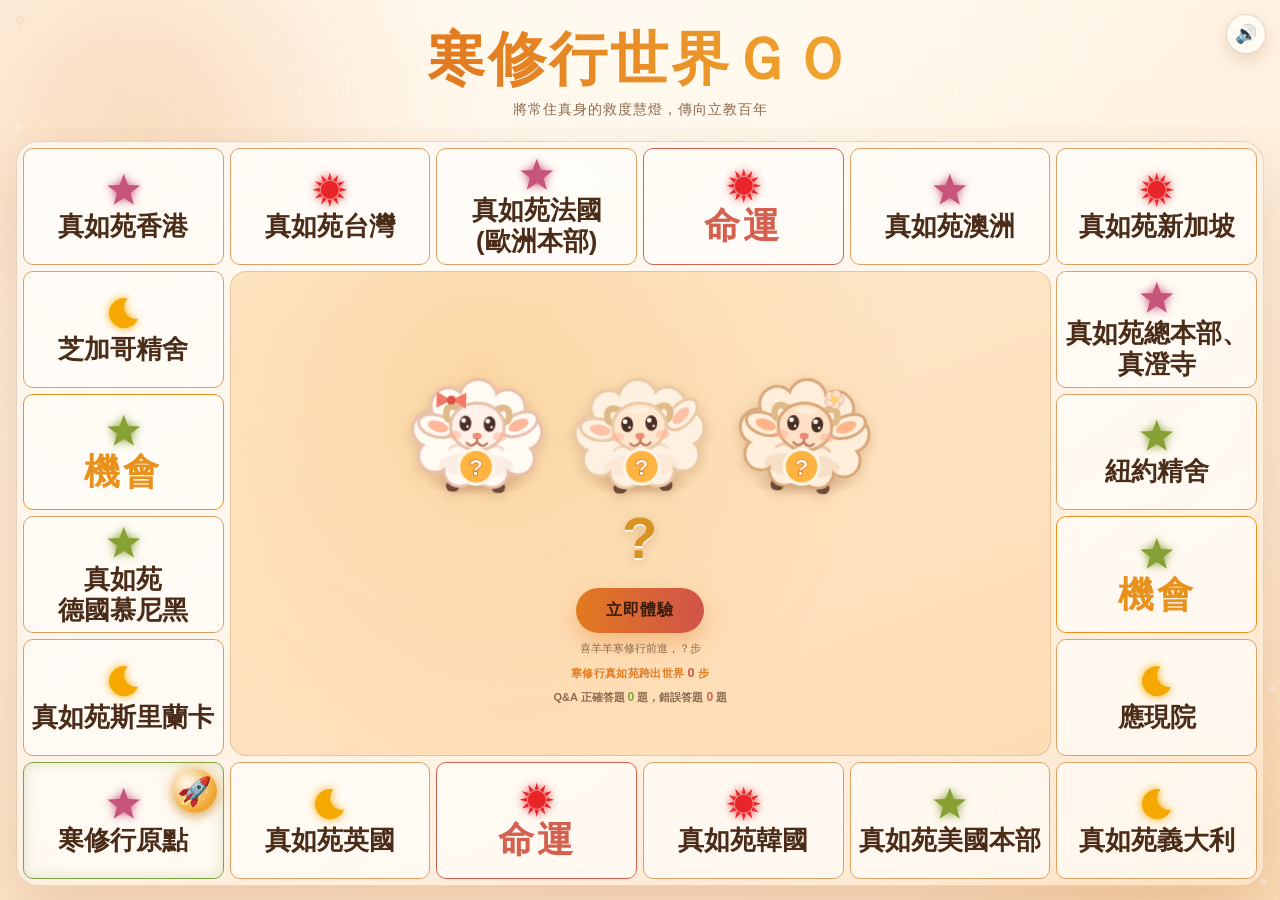
==== index - Q&A.html @ fa2c7a4e "Add files via upload" ====
<!DOCTYPE html>
<html lang="zh-Hant">
<head>
<meta charset="UTF-8">
<meta name="viewport" content="width=device-width, initial-scale=1.0, viewport-fit=cover">
<title>寒修行世界ＧＯ</title>
<!-- link preview (LINE / FB / etc.): title only, no description text -->
<meta property="og:type" content="website">
<meta property="og:title" content="寒修行世界ＧＯ">
<meta property="og:description" content="&#8203;">
<meta name="description" content="&#8203;">
<meta name="theme-color" content="#fff3e4">
<link rel="icon" href="data:image/svg+xml,%3Csvg xmlns='http://www.w3.org/2000/svg' viewBox='0 0 100 100'%3E%3Ccircle cx='50' cy='50' r='46' fill='%23e2791f'/%3E%3Ccircle cx='50' cy='50' r='30' fill='%23fff3e4'/%3E%3Ccircle cx='50' cy='50' r='14' fill='%23d1544a'/%3E%3C/svg%3E">
<link rel="stylesheet" href="style.css?v=52">
</head>
<body>

<div class="bg-fx">
  <div class="blob blob-a"></div>
  <div class="blob blob-b"></div>
  <div class="blob blob-c"></div>
  <div class="stars" id="stars"></div>
  <canvas class="snow" id="snow"></canvas>
</div>

<button id="soundToggle" class="sound-toggle" aria-label="切換音效" title="切換音效">
  <span id="soundIcon">🔊</span>
</button>

<!-- 題庫管理入口：左上角幾乎看不見的小點，碰到才會浮出來 -->
<a class="admin-dot" href="qa-admin.html" title="題庫管理" aria-label="題庫管理">⚙</a>

<header class="page-head">
  <h1><span class="grad-text">寒修行世界ＧＯ</span></h1>
  <p class="subtitle">將常住真身的救度慧燈，傳向立教百年</p>
</header>

<main class="stage">
  <div class="board-wrap">
    <div id="board" class="board">
      <!-- tiles injected by JS -->
      <div class="center-panel" id="centerPanel">
        <div class="dice-area">
          <div class="dice-tray" id="diceTray" aria-hidden="true"></div>
          <div class="dice-total" id="diceTotal" aria-live="polite">?</div>
          <button id="rollBtn" class="roll-btn">
            <span>立即體驗</span>
          </button>
          <p class="hint">喜羊羊寒修行前進，<span id="hintSteps">？</span>步</p>
          <p class="hint hint-world">寒修行真如苑跨出世界 <span id="worldSteps" aria-live="polite">？</span> 步</p>
          <p class="hint hint-qa">Q&amp;A 正確答題 <span id="qaRight" class="qa-right">？</span> 題，錯誤答題 <span id="qaWrong" class="qa-wrong">？</span> 題</p>
        </div>
      </div>
      <div class="token" id="token">🚀</div>
    </div>
  </div>
</main>

<div class="toast" id="toast"></div>

<div class="modal-overlay" id="modalOverlay">
  <div class="modal-card" id="modalCard" role="dialog" aria-modal="true" aria-labelledby="modalName" tabindex="-1">
    <div class="modal-place">
      <svg class="modal-plane" viewBox="0 0 72 40" aria-hidden="true">
        <g class="plane-trail" stroke="#e9a35c" stroke-width="2.4" stroke-linecap="round" fill="none">
          <path d="M2 13 H12"/><path d="M0 21 H10"/><path d="M3 29 H13"/>
        </g>
        <g class="plane-body">
          <path d="M22 17 L15 4 H26 L34 16 Z" fill="#f2a155"/>
          <path d="M20 20 C20 15 26 13 36 13 H58 C66 13 70 17 70 20 C70 23 66 27 58 27 H36 C26 27 20 25 20 20 Z" fill="#fff6e8"/>
          <path d="M38 25 L52 25 L42 38 H33 Z" fill="#e2705f"/>
          <path d="M62 15.2 Q68 16.5 69 20 H62 Z" fill="#f2a155"/>
          <circle cx="44" cy="20" r="2.2" fill="#f2a155"/><circle cx="51" cy="20" r="2.2" fill="#f2a155"/><circle cx="57.5" cy="20" r="2.2" fill="#f2a155"/>
        </g>
      </svg>
      <span class="modal-place-name" id="modalPlace"></span>
      <svg class="modal-globe" viewBox="0 0 48 48" aria-hidden="true">
        <defs>
          <clipPath id="globe-clip"><circle cx="24" cy="24" r="21"/></clipPath>
          <radialGradient id="globe-ocean" cx="38%" cy="32%" r="75%">
            <stop offset="0" stop-color="#8ed3e2"/><stop offset=".6" stop-color="#3f93b5"/><stop offset="1" stop-color="#1d5570"/>
          </radialGradient>
          <radialGradient id="globe-shade" cx="50%" cy="50%" r="50%">
            <stop offset=".55" stop-color="#2a1208" stop-opacity="0"/><stop offset="1" stop-color="#2a1208" stop-opacity=".55"/>
          </radialGradient>
          <g id="globe-continents">
            <path d="M6 14 C10 9 17 10 20 14 C23 18 19 22 22 27 C24 32 20 38 15 36 C11 34 12 29 9 26 C6 22 3 19 6 14 Z" fill="#8cc97e"/>
            <path d="M28 12 C33 9 40 11 42 16 C44 21 38 23 36 27 C34 31 29 29 28 24 C27 19 25 15 28 12 Z" fill="#a8d98c"/>
            <ellipse cx="31" cy="38" rx="5" ry="2.6" fill="#8cc97e"/>
            <ellipse cx="14" cy="6.5" rx="3.6" ry="1.8" fill="#a8d98c"/>
          </g>
        </defs>
        <circle cx="24" cy="24" r="21" fill="url(#globe-ocean)"/>
        <g clip-path="url(#globe-clip)">
          <g class="globe-land"><use href="#globe-continents"/><use href="#globe-continents" x="48"/></g>
        </g>
        <circle cx="24" cy="24" r="21" fill="url(#globe-shade)"/>
        <ellipse cx="16" cy="14" rx="6" ry="3.2" fill="#fff6e8" opacity=".35" transform="rotate(-30 16 14)"/>
        <circle cx="24" cy="24" r="21" fill="none" stroke="#b4783c" stroke-opacity=".65" stroke-width="1.2"/>
      </svg>
    </div>
    <div class="modal-icon" id="modalIcon">✨</div>
    <h2 class="modal-name" id="modalName">格子名稱</h2>
    <div class="modal-num" id="modalNum"></div>
    <p class="modal-quote" id="modalQuote">這裡會顯示一句話。</p>
    <button class="modal-close" id="modalClose">繼續前進</button>
  </div>
</div>

<!-- 寒修行與教義檢定：今日實踐視窗按「繼續前進」後跳出的小視窗 -->
<div class="quiz-overlay" id="quizOverlay">
  <div class="quiz-card" id="quizCard" role="dialog" aria-modal="true" aria-labelledby="quizQ" tabindex="-1">
    <button class="quiz-x" id="quizX" aria-label="關閉">×</button>
    <div class="quiz-head">
      <span class="quiz-tag">寒修行與教義檢定</span>
      <span class="quiz-no" id="quizNo" aria-live="polite"></span>
    </div>
    <p class="quiz-q" id="quizQ"></p>
    <div class="quiz-options" id="quizOptions"></div>
    <div class="quiz-result" id="quizResult" hidden>
      <div class="quiz-verdict" id="quizVerdict"></div>
      <p class="quiz-explain" id="quizExplain"></p>
    </div>
    <button class="quiz-close" id="quizClose" hidden>關閉</button>
  </div>
</div>

<div class="confetti-layer" id="confettiLayer"></div>

<script src="quiz.js?v=2"></script>
<script src="script.js?v=54"></script>
</body>
</html>
---- style.css ----
:root {
  /* 明亮暖色系統：奶油米底 + 琥珀橙 / 陶土 / 蜜金 */
  --bg: #fff3e4;
  --bg-2: #ffe2c4;
  --surface: #fffaf2;
  --panel: rgba(255, 253, 248, 0.72);
  --panel-border: rgba(150, 94, 52, 0.22);
  --text: #4a2c18;
  --text-dim: #8d6a4f;

  --accent-1: #e2791f;   /* 琥珀橙（主色）*/
  --accent-2: #d1544a;   /* 陶土紅 */
  --accent-3: #f0a52e;   /* 蜜金 */
  --gold: #d99322;

  --regular: #d9a164;    /* 焦糖 */
  --chance: #e8921d;     /* 蜂蜜 */
  --fate: #d4604f;       /* 赤陶 */
  --start: #7fa33f;      /* 橄欖綠 */

  /* rgba() 用的色版 */
  --accent-1-rgb: 226, 121, 31;
  --accent-2-rgb: 209, 84, 74;
  --accent-3-rgb: 240, 165, 46;
  --gold-rgb: 217, 147, 34;
  --start-rgb: 127, 163, 63;
  --warm-light-rgb: 255, 252, 246;
  --warm-ink-rgb: 150, 94, 52;
  --shadow-rgb: 150, 96, 52;

  --radius: 16px;
}

* { box-sizing: border-box; }

html, body {
  margin: 0;
  padding: 0;
  height: 100vh;
  height: 100dvh;
  background:
    radial-gradient(120% 95% at 50% 0%, #fffaf0 0%, transparent 62%),
    linear-gradient(170deg, var(--bg) 0%, var(--bg-2) 100%);
  color: var(--text);
  font-family: "PingFang TC", "Noto Sans TC", "Microsoft JhengHei", -apple-system, BlinkMacSystemFont, sans-serif;
  overflow: hidden;
}

body {
  display: flex;
  flex-direction: column;
}

/* ---------- animated background ---------- */
.bg-fx {
  position: fixed;
  inset: 0;
  z-index: 0;
  overflow: hidden;
  pointer-events: none;
}

.blob {
  position: absolute;
  border-radius: 50%;
  filter: blur(90px);
  opacity: 0.32;
  will-change: transform;
}

.blob-a {
  width: 480px; height: 480px;
  background: radial-gradient(circle, var(--accent-1), transparent 70%);
  top: -120px; left: -100px;
  animation: float-a 18s ease-in-out infinite;
}
.blob-b {
  width: 420px; height: 420px;
  background: radial-gradient(circle, var(--accent-3), transparent 70%);
  bottom: -140px; right: -80px;
  animation: float-b 22s ease-in-out infinite;
}
.blob-c {
  width: 360px; height: 360px;
  background: radial-gradient(circle, var(--accent-2), transparent 70%);
  top: 40%; left: 50%;
  animation: float-c 26s ease-in-out infinite;
}

@keyframes float-a {
  0%, 100% { transform: translate(0, 0) scale(1); }
  50% { transform: translate(120px, 80px) scale(1.15); }
}
@keyframes float-b {
  0%, 100% { transform: translate(0, 0) scale(1); }
  50% { transform: translate(-100px, -60px) scale(1.1); }
}
@keyframes float-c {
  0%, 100% { transform: translate(-50%, -50%) scale(1); }
  50% { transform: translate(-40%, -60%) scale(1.2); }
}

.stars {
  position: absolute;
  inset: 0;
  background-image:
    radial-gradient(1.5px 1.5px at 20px 30px, rgba(196,124,66,0.28), transparent),
    radial-gradient(1.5px 1.5px at 120px 90px, rgba(196,124,66,0.2), transparent),
    radial-gradient(1px 1px at 200px 160px, rgba(196,124,66,0.24), transparent),
    radial-gradient(1.5px 1.5px at 320px 60px, rgba(196,124,66,0.18), transparent),
    radial-gradient(1px 1px at 400px 220px, rgba(196,124,66,0.24), transparent);
  background-repeat: repeat;
  background-size: 420px 260px;
  opacity: 0.6;
  animation: drift 60s linear infinite;
}
.snow {
  position: absolute;
  inset: 0;
  width: 100%;
  height: 100%;
}

@keyframes drift {
  from { background-position: 0 0; }
  to { background-position: -420px 260px; }
}

/* ---------- 題庫管理入口（左上角隱密小點）---------- */
.admin-dot {
  position: fixed;
  top: max(6px, env(safe-area-inset-top));
  left: max(6px, env(safe-area-inset-left));
  z-index: 30;
  width: 28px;
  height: 28px;
  display: flex;
  align-items: center;
  justify-content: center;
  font-size: 12px;
  line-height: 1;
  color: var(--text-dim);
  text-decoration: none;
  border-radius: 50%;
  opacity: 0.1;
  -webkit-tap-highlight-color: transparent;
  transition: opacity 0.2s ease, background 0.2s ease, box-shadow 0.2s ease;
}
.admin-dot:hover,
.admin-dot:focus-visible {
  opacity: 0.95;
  background: rgba(var(--warm-light-rgb), 0.95);
  box-shadow: 0 3px 10px rgba(var(--shadow-rgb), 0.22);
}
.admin-dot:focus-visible { outline: 2px solid var(--accent-1); outline-offset: 2px; }
@media (prefers-reduced-motion: reduce) {
  .admin-dot { transition: none; }
}

/* ---------- header ---------- */
.page-head {
  position: relative;
  z-index: 1;
  flex-shrink: 0;
  text-align: center;
  padding: clamp(10px, 3vh, 30px) 16px clamp(4px, 1vh, 8px);
}

.page-head h1 {
  margin: 0;
  font-size: clamp(30px, 6.4vh, 66px);
  letter-spacing: 3px;
  line-height: 1.12;
}

.grad-text {
  background: linear-gradient(90deg, var(--accent-1), var(--accent-3), var(--accent-2));
  background-size: 200% auto;
  -webkit-background-clip: text;
  background-clip: text;
  color: transparent;
  animation: shine 6s linear infinite;
}
@keyframes shine {
  to { background-position: 200% center; }
}

.subtitle {
  margin: clamp(4px, 1vh, 10px) 0 0;
  color: var(--text-dim);
  font-size: clamp(10px, 1.7vh, 14px);
  letter-spacing: 1px;
}

/* ---------- sound toggle ---------- */
.sound-toggle {
  position: fixed;
  top: max(14px, env(safe-area-inset-top));
  right: max(14px, env(safe-area-inset-right));
  z-index: 60;
  width: 40px;
  height: 40px;
  border-radius: 50%;
  border: 1px solid var(--panel-border);
  background: var(--surface);
  backdrop-filter: blur(6px);
  color: var(--text);
  font-size: 18px;
  display: flex;
  align-items: center;
  justify-content: center;
  cursor: pointer;
  transition: transform 0.15s ease, background 0.15s ease, box-shadow 0.15s ease;
  box-shadow: 0 6px 18px rgba(var(--shadow-rgb), 0.22);
}
.sound-toggle:hover {
  transform: translateY(-2px);
  background: #fff;
}
.sound-toggle.muted {
  color: var(--text-dim);
  border-color: var(--panel-border);
}

/* ---------- stage / board ---------- */
.stage {
  position: relative;
  z-index: 1;
  flex: 1;
  min-height: 0;
  display: flex;
  align-items: center;
  justify-content: center;
  padding: clamp(6px, 1.6vh, 20px) 16px;
  overflow: hidden;
}

.board-wrap {
  width: min(92vw, 760px);
  max-width: 100%;
  max-height: 100%;
}

.board {
  position: relative;
  display: grid;
  grid-template-columns: repeat(6, 1fr);
  grid-template-rows: repeat(6, 1fr);
  gap: 6px;
  width: 100%;
  height: 100%;
  padding: 6px;
  border-radius: 22px;
  background: linear-gradient(145deg, rgba(255,255,255,0.75), rgba(255,241,224,0.55));
  border: 1px solid var(--panel-border);
  box-shadow: 0 24px 60px rgba(var(--shadow-rgb),0.22), inset 0 0 40px rgba(var(--accent-1-rgb),0.06);
}

.tile {
  position: relative;
  display: flex;
  flex-direction: column;
  align-items: center;
  justify-content: center;
  gap: 2px;
  background: var(--panel);
  border: 1px solid var(--panel-border);
  border-radius: 10px;
  font-size: 10px;
  line-height: 1.2;
  color: var(--text-dim);
  text-align: center;
  padding: 2px;
  overflow: hidden;
  transition: transform 0.2s ease, box-shadow 0.2s ease, background 0.2s ease;
}

/* tile text scales with the board (container units, see .board below) */
.tile .tile-icon {
  font-size: clamp(13px, 3.4cqw, 30px);
  line-height: 1;
}

/* sun / moon / star symbols */
.sym {
  display: block;
  width: 1.25em;
  height: 1.25em;
  margin: 0 auto;
  overflow: visible;
  filter: drop-shadow(0 0 0.14em var(--glow));
}

/* --name-size is set by fitTileNames(): as large as every tile allows */
.tile .tile-name {
  font-size: var(--name-size, clamp(8.5px, 1.8cqw, 16px));
  color: var(--text);
  font-weight: 700;
  line-height: 1.2;
  padding: 0 2px;
  max-width: 100%;
  word-break: keep-all; /* only break at the <wbr> hints (after 真如苑, before (, after 、) */
}

/* 機會 / 命運：大字 */
.board { container-type: inline-size; }
.tile.type-chance .tile-name,
.tile.type-fate .tile-name {
  font-size: clamp(13px, 4.6cqw, 36px);
  font-weight: 800;
  letter-spacing: 0.08em;
  line-height: 1.1;
}
.tile.type-chance .tile-name { color: var(--chance); }
.tile.type-fate .tile-name { color: var(--fate); }

.tile.type-start { border-color: var(--start); box-shadow: 0 0 14px rgba(var(--start-rgb),0.25) inset; }
.tile.type-chance { border-color: var(--chance); }
.tile.type-fate { border-color: var(--fate); }
.tile.type-regular { border-color: var(--regular); }

.tile.active-tile {
  transform: scale(var(--land-scale, 1.12));
  z-index: 3;
  box-shadow: 0 0 0 2px var(--gold), 0 0 24px rgba(var(--gold-rgb),0.45);
  background: rgba(var(--gold-rgb),0.18);
}

.tile.passing {
  z-index: 2;
  animation: pulse-pass 0.35s ease;
}
@keyframes pulse-pass {
  0% { transform: scale(1); }
  50% { transform: scale(var(--pass-scale, 1.18)); box-shadow: 0 0 18px rgba(var(--accent-1-rgb),0.6); }
  100% { transform: scale(1); }
}

/* ---------- center panel ---------- */
.center-panel {
  grid-column: 2 / 6;
  grid-row: 2 / 6;
  border-radius: 16px;
  background: radial-gradient(circle at 30% 20%, rgba(var(--accent-3-rgb),0.22), transparent 62%),
              linear-gradient(160deg, #ffe9cd, #ffdcb4);
  border: 1px solid var(--panel-border);
  display: flex;
  flex-direction: column;
  align-items: center;
  justify-content: center;
  padding: clamp(8px, 2vw, 18px);
  gap: 8px;
}

.dice-area {
  display: flex;
  flex-direction: column;
  align-items: center;
  gap: 8px;
}

/* ---------- sheep dice ---------- */
.center-panel { container-type: size; }

.dice-tray {
  --sheep: clamp(28px, min(24cqw, 30cqh), 150px);
  display: flex;
  justify-content: center;
  gap: calc(var(--sheep) * 0.22);
  padding-top: calc(var(--sheep) * 0.15);
  position: relative;
  z-index: 5;
}

.sheep-slot {
  position: relative;
  width: var(--sheep);
  height: calc(var(--sheep) * 1.15);
}

.sheep-shadow {
  position: absolute;
  left: 10%;
  right: 10%;
  bottom: 0;
  height: calc(var(--sheep) * 0.2);
  border-radius: 50%;
  background: radial-gradient(ellipse at center, rgba(var(--shadow-rgb),0.35), transparent 70%);
}

.sheep-hop {
  position: absolute;
  left: 0;
  top: 0;
  width: var(--sheep);
  height: calc(var(--sheep) * 1.15);
  transform-origin: 50% 100%;
}

.sheep-spin {
  position: absolute;
  inset: 0;
  transform-origin: 50% 62%;
}

.sheep {
  display: block;
  width: 100%;
  height: 100%;
  overflow: visible;
  transform-origin: 50% 100%;
  filter: drop-shadow(0 calc(var(--sheep) * 0.03) calc(var(--sheep) * 0.05) rgba(var(--shadow-rgb), 0.28));
  animation: sheep-breathe 2.8s ease-in-out infinite;
}
.sheep-slot:nth-child(2) .sheep { animation-delay: -0.9s; }
.sheep-slot:nth-child(3) .sheep { animation-delay: -1.8s; }

.sheep.v0 { --fur: #fffaf2; --fur-line: #e9c0ad; --ear-in: #ffb79b; --face: #fff1e7; --leg: #d6a18b; }
.sheep.v1 { --fur: #fff1e2; --fur-line: #ebc9a6; --ear-in: #ffc0a8; --face: #ffe6cf; --leg: #d8a881; }
.sheep.v2 { --fur: #ffeeda; --fur-line: #d9a87a; --ear-in: #ffb58a; --face: #ffe2c6; --leg: #c08f63; }

.sheep .fur {
  fill: var(--fur);
  stroke: var(--fur-line);
  stroke-width: 2.2;
  stroke-linejoin: round;
}
.sheep .ear-in { fill: var(--ear-in); }
.sheep .shade { fill: var(--fur-line); opacity: 0.22; }

/* wool: the fat layer peeks out around the filled one as a single outline */
.sheep .wool-edge {
  fill: var(--fur-line);
  stroke: var(--fur-line);
  stroke-width: 4.4;
  stroke-linejoin: round;
}
.sheep .wool { fill: var(--fur); }
.sheep .curl {
  fill: none;
  stroke: var(--fur-line);
  stroke-width: 2;
  stroke-linecap: round;
  opacity: 0.5;
}
.sheep .face {
  fill: var(--face);
  stroke: var(--fur-line);
  stroke-width: 2.2;
}
.sheep .horn {
  fill: none;
  stroke: #e0bb8a;
  stroke-width: 5;
  stroke-linecap: round;
}
.sheep .leg { fill: var(--leg); }
.sheep .hoof { fill: #6b4a3a; }

/* face states: calm (idle) vs. cheering (in the air) */
.sheep .eyes-happy,
.sheep .mouth-open { display: none; }
.sheep-slot.is-rolling .eyes-happy,
.sheep-slot.is-rolling .mouth-open { display: inline; }
.sheep-slot.is-rolling .eyes-open,
.sheep-slot.is-rolling .mouth-closed { display: none; }

/* idle life: breathing, blinking, ear twitch */
.sheep .blink { transform-box: fill-box; transform-origin: center; animation: sheep-blink 4.6s infinite; }
.sheep .ear { transform-box: fill-box; transform-origin: 50% 100%; }
.sheep .ear-l { animation: ear-twitch 5.5s ease-in-out infinite; }
.sheep .ear-r { animation: ear-twitch 5.5s ease-in-out 2.4s infinite; }
@keyframes sheep-breathe {
  0%, 100% { transform: scale(1, 1); }
  50% { transform: scale(1.025, 0.975); }
}
@keyframes sheep-blink {
  0%, 92%, 100% { transform: scaleY(1); }
  95% { transform: scaleY(0.1); }
}
@keyframes ear-twitch {
  0%, 86%, 100% { transform: rotate(0deg); }
  90% { transform: rotate(-7deg); }
  94% { transform: rotate(3deg); }
}

.sheep-slot.is-rolling .sheep,
.sheep-slot.is-rolling .blink { animation: none; }
.sheep-slot.is-rolling .ear { animation: ear-flap 0.16s ease-in-out infinite alternate; }
.sheep-slot.is-rolling .ear-r { animation-direction: alternate-reverse; }
@keyframes ear-flap {
  from { transform: rotate(-10deg); }
  to { transform: rotate(10deg); }
}

.sheep .badge { transform-box: fill-box; transform-origin: center; }
.sheep .badge.pop { animation: badge-pop 0.4s cubic-bezier(.3, 1.6, .5, 1); }
@keyframes badge-pop {
  from { transform: scale(0.5); }
  to { transform: scale(1); }
}

@media (prefers-reduced-motion: reduce) {
  .sheep,
  .sheep .blink,
  .sheep .ear { animation: none !important; }
}

.dice-total {
  min-height: 1.3em;
  font-size: clamp(22px, min(11cqw, 13cqh), 72px);
  font-weight: 800;
  white-space: nowrap;
  letter-spacing: 1px;
  color: var(--gold);
  text-shadow: 0 2px 0 rgba(255,255,255,0.75), 0 4px 12px rgba(var(--shadow-rgb),0.3);
}
.dice-total.show { animation: total-pop 0.35s ease; }
@keyframes total-pop {
  0% { transform: scale(0.6); opacity: 0; }
  70% { transform: scale(1.15); opacity: 1; }
  100% { transform: scale(1); }
}

.roll-btn {
  border: none;
  cursor: pointer;
  padding: clamp(8px, 1.6vw, 12px) clamp(18px, 4vw, 30px);
  border-radius: 999px;
  font-size: clamp(13px, 2vw, 16px);
  font-weight: 700;
  letter-spacing: 1px;
  color: #3a1b0c;
  background: linear-gradient(90deg, var(--accent-1), var(--accent-2));
  box-shadow: 0 10px 22px rgba(var(--accent-1-rgb),0.35);
  transition: transform 0.15s ease, box-shadow 0.15s ease, opacity 0.15s ease;
}
.roll-btn:hover { transform: translateY(-2px); box-shadow: 0 14px 28px rgba(var(--accent-1-rgb),0.5); }
.roll-btn:active { transform: translateY(0); }
.roll-btn:disabled { opacity: 0.5; cursor: not-allowed; transform: none; }

.hint {
  margin: 0;
  font-size: clamp(9px, 1.4vw, 11px);
  color: var(--text-dim);
}

/* 全球累計步數 */
.hint-world {
  margin-top: 2px;
  color: var(--accent-1);
  font-weight: 700;
  letter-spacing: 0.3px;
}
.hint-world #worldSteps {
  font-variant-numeric: tabular-nums;
  font-size: 1.15em;
  color: var(--accent-2);
}
.hint-world #worldSteps.bump {
  display: inline-block;
  animation: world-bump 0.45s ease;
}
@keyframes world-bump {
  0% { transform: scale(1); }
  40% { transform: scale(1.35); }
  100% { transform: scale(1); }
}
@media (prefers-reduced-motion: reduce) {
  .hint-world #worldSteps.bump,
  .hint-qa .bump { animation: none; }
}

/* Q&A 累計答題數 */
.hint-qa {
  margin-top: 1px;
  font-weight: 600;
}
.hint-qa span {
  font-variant-numeric: tabular-nums;
  font-size: 1.1em;
}
.hint-qa .qa-right { color: var(--start); }
.hint-qa .qa-wrong { color: var(--fate); }
.hint-qa .bump {
  display: inline-block;
  animation: world-bump 0.45s ease;
}

/* ---------- token ---------- */
.token {
  position: absolute;
  width: clamp(22px, 5cqw, 44px);
  height: clamp(22px, 5cqw, 44px);
  display: flex;
  align-items: center;
  justify-content: center;
  font-size: clamp(14px, 3.4cqw, 28px);
  border-radius: 50%;
  background: radial-gradient(circle at 30% 30%, #fff8ec, var(--accent-3) 70%);
  box-shadow: 0 0 14px rgba(var(--accent-3-rgb),0.7), 0 4px 10px rgba(var(--shadow-rgb),0.35);
  z-index: 5;
  transition: left 0.22s cubic-bezier(.4,1.6,.4,1), top 0.22s cubic-bezier(.4,1.6,.4,1);
  pointer-events: none;
}
.token.hop {
  animation: hop 0.22s ease;
}
@keyframes hop {
  0% { transform: translateY(0) scale(1); }
  40% { transform: translateY(-14px) scale(1.15); }
  100% { transform: translateY(0) scale(1); }
}

/* ---------- toast ---------- */
.toast {
  position: fixed;
  top: 18px;
  left: 50%;
  transform: translate(-50%, -60px);
  background: linear-gradient(90deg, var(--accent-1), var(--accent-3));
  color: #3a1b0c;
  padding: 10px 22px;
  border-radius: 999px;
  font-size: 13px;
  font-weight: 700;
  letter-spacing: 1px;
  box-shadow: 0 12px 26px rgba(var(--accent-1-rgb),0.32);
  z-index: 50;
  opacity: 0;
  transition: transform 0.35s cubic-bezier(.4,1.6,.4,1), opacity 0.35s ease;
  pointer-events: none;
}
.toast.show {
  transform: translate(-50%, 0);
  opacity: 1;
}

/* ---------- modal ---------- */
.modal-overlay {
  position: fixed;
  inset: 0;
  background: rgba(74, 44, 24, 0.42);
  backdrop-filter: blur(6px);
  display: flex;
  align-items: center;
  justify-content: center;
  z-index: 40;
  opacity: 0;
  pointer-events: none;
  transition: opacity 0.25s ease;
}
.modal-overlay.show {
  opacity: 1;
  pointer-events: auto;
}

.modal-card {
  width: min(92vw, 580px);
  max-height: 90vh;
  overflow-y: auto;
  padding: clamp(28px, 6vw, 48px) clamp(20px, 5vw, 44px) clamp(24px, 5vw, 40px);
  border-radius: 28px;
  text-align: center;
  background:
    url("modal-people.webp?v=3") center bottom / 100% auto no-repeat,
    linear-gradient(165deg, rgba(255,250,242,0.96), rgba(255,228,200,0.97));
  /* 讓底圖人物吃到暖色，不再是冷灰 */
  background-blend-mode: multiply, normal;
  border: 1px solid rgba(var(--warm-ink-rgb),0.18);
  box-shadow: 0 26px 70px rgba(var(--shadow-rgb),0.3), 0 0 60px rgba(var(--accent-1-rgb),0.12);
  transform: scale(0.7) translateY(30px);
  opacity: 0;
  transition: transform 0.35s cubic-bezier(.34,1.56,.64,1), opacity 0.3s ease;
}
.modal-overlay.show .modal-card {
  transform: scale(1) translateY(0);
  opacity: 1;
}

.modal-icon {
  font-size: clamp(48px, 11vw, 72px);
  margin-bottom: 10px;
  animation: icon-pop 0.5s cubic-bezier(.34,1.56,.64,1);
}
@keyframes icon-pop {
  0% { transform: scale(0) rotate(-30deg); }
  70% { transform: scale(1.2) rotate(8deg); }
  100% { transform: scale(1) rotate(0); }
}

.modal-place {
  display: flex;
  align-items: center;
  justify-content: center;
  gap: clamp(8px, 2vw, 16px);
  margin-bottom: clamp(12px, 3vw, 22px);
  font-size: clamp(26px, 7vw, 40px);
  font-weight: 800;
  line-height: 1.25;
  letter-spacing: 2px;
  color: var(--accent-3);
}
.modal-place-name {
  min-width: 0;
  text-align: center;
  text-wrap: balance;
}
.modal-plane {
  flex: none;
  width: 2em;
  height: auto;
  overflow: visible;
  filter: drop-shadow(0 3px 5px rgba(var(--shadow-rgb), 0.35));
}
.modal-globe {
  flex: none;
  width: 1.5em;
  height: 1.5em;
  margin-inline: 0.25em;
  overflow: visible;
  filter: drop-shadow(0 3px 5px rgba(var(--shadow-rgb), 0.35));
}
.globe-land { animation: globe-spin 9s linear infinite; }
.modal-overlay.show .modal-globe {
  animation: globe-in 0.8s 0.15s cubic-bezier(.2, .8, .3, 1) both;
}
@keyframes globe-spin {
  to { transform: translateX(-48px); }
}
@keyframes globe-in {
  from { transform: translateX(50px) scale(0.4); opacity: 0; }
  to { transform: none; opacity: 1; }
}
.plane-body path { stroke: rgba(var(--warm-ink-rgb), 0.3); stroke-width: 0.7; }
.plane-body {
  transform-box: fill-box;
  transform-origin: 50% 50%;
  animation: plane-bob 1.8s ease-in-out infinite;
}
.plane-trail path {
  animation: plane-trail 0.9s linear infinite;
}
.plane-trail path:nth-child(2) { animation-delay: -0.3s; }
.plane-trail path:nth-child(3) { animation-delay: -0.6s; }
.modal-overlay.show .modal-plane {
  animation: plane-in 0.8s 0.1s cubic-bezier(.2, .8, .3, 1) both;
}
@keyframes plane-bob {
  0%, 100% { transform: translateY(1.5px) rotate(-3deg); }
  50% { transform: translateY(-2px) rotate(3deg); }
}
@keyframes plane-trail {
  0% { transform: translateX(6px); opacity: 0; }
  30% { opacity: 1; }
  100% { transform: translateX(-9px); opacity: 0; }
}
@keyframes plane-in {
  from { transform: translateX(-70px) rotate(-10deg); opacity: 0; }
  to { transform: none; opacity: 1; }
}
@media (prefers-reduced-motion: reduce) {
  .plane-body,
  .plane-trail path,
  .globe-land,
  .modal-overlay.show .modal-plane,
  .modal-overlay.show .modal-globe { animation: none; }
}

.modal-name {
  margin: 0 0 18px;
  font-size: clamp(22px, 5.5vw, 32px);
  color: var(--gold);
}

.modal-quote {
  font-size: clamp(18px, 4.8vw, 26px);
  line-height: 1.8;
  color: var(--text);
  margin: 0 0 clamp(24px, 5vw, 36px);
  text-wrap: balance;
  text-shadow: 0 1px 10px rgba(255, 250, 242, 0.95), 0 0 4px rgba(255, 250, 242, 0.9);
}
.modal-num {
  font-size: clamp(18px, 4.4vw, 24px);
  font-weight: 800;
  letter-spacing: 2px;
  color: var(--gold);
  margin: 4px 0 10px;
}
.modal-num:empty { display: none; }

.modal-close {
  border: none;
  cursor: pointer;
  padding: 14px 40px;
  border-radius: 999px;
  font-size: clamp(16px, 3.8vw, 19px);
  font-weight: 700;
  color: #3a1b0c;
  background: linear-gradient(90deg, var(--accent-2), var(--accent-1));
  box-shadow: 0 10px 22px rgba(var(--accent-2-rgb),0.35);
  transition: transform 0.15s ease;
}
.modal-close:hover { transform: translateY(-2px); }

/* ---------- confetti ---------- */
.confetti-layer {
  position: fixed;
  inset: 0;
  pointer-events: none;
  z-index: 45;
  overflow: hidden;
}
/* 機會: golden burst */
.fx-chip,
.fx-star {
  position: absolute;
  will-change: transform, opacity;
}
.fx-chip {
  width: 9px;
  height: 14px;
  border-radius: 2px;
  box-shadow: 0 0 6px rgba(var(--gold-rgb), 0.55);
}
.fx-star {
  font-size: 18px;
  line-height: 1;
  text-shadow: 0 0 8px currentColor;
}
.fx-star::before { content: "✦"; }

/* 命運: drifting petals */
.fx-petal {
  position: absolute;
  border-radius: 0 80% 0 80%;
  box-shadow: 0 0 10px rgba(205, 98, 62, 0.5);
  will-change: transform, opacity;
}

/* ---------- responsive ---------- */
/* short landscape screens: tiles are flat, show icons only */
@media (max-height: 560px) and (orientation: landscape) {
  .tile .tile-name { display: none; }
  .tile.type-chance .tile-name,
  .tile.type-fate .tile-name { display: block; }
  .tile.type-chance .tile-icon,
  .tile.type-fate .tile-icon { display: none; }
}

@media (max-width: 400px) {
  .center-panel { gap: 4px; }
  .sound-toggle { width: 34px; height: 34px; font-size: 15px; }
}

/* portrait phone: board fills the screen edge to edge, tiles grow taller */
@media (max-width: 600px) and (orientation: portrait) {
  .stage {
    padding: 4px max(6px, env(safe-area-inset-left)) max(8px, env(safe-area-inset-bottom));
  }
  .page-head { padding: max(10px, env(safe-area-inset-top)) 52px 4px; }
  .page-head h1 { font-size: clamp(26px, 8vw, 44px); letter-spacing: 1px; }
  .subtitle { font-size: clamp(10px, 3.2vw, 13px); letter-spacing: 0; }
  .board { gap: 4px; padding: 4px; border-radius: 16px; }
  .tile { border-radius: 8px; gap: 4px; }
}

@media (max-height: 420px) {
  .page-head { padding-top: 6px; padding-bottom: 2px; }
  .page-head h1 { font-size: clamp(22px, 5.4vh, 34px); letter-spacing: 1px; }
  .subtitle { display: none; }
  .dice-area { gap: 4px; }
  .hint { display: none; }
}

/* ---------- 鍵盤焦點外框（只在用鍵盤時出現）---------- */
.roll-btn:focus-visible,
.sound-toggle:focus-visible,
.modal-close:focus-visible,
.quiz-opt:focus-visible,
.quiz-close:focus-visible,
.quiz-x:focus-visible {
  outline: 3px solid var(--accent-1);
  outline-offset: 3px;
}
.modal-card:focus,
.quiz-card:focus { outline: none; }

/* ---------- 寒修行與教義檢定小視窗 ---------- */
.quiz-overlay {
  position: fixed;
  inset: 0;
  background: rgba(74, 44, 24, 0.45);
  backdrop-filter: blur(6px);
  display: flex;
  align-items: center;
  justify-content: center;
  padding: 16px;
  z-index: 55;
  opacity: 0;
  pointer-events: none;
  transition: opacity 0.25s ease;
}
.quiz-overlay.show { opacity: 1; pointer-events: auto; }

.quiz-card {
  position: relative;
  width: min(92vw, 560px);
  max-height: min(88vh, 760px);
  overflow-y: auto;
  padding: clamp(22px, 5vw, 34px) clamp(18px, 4.5vw, 32px) clamp(18px, 4vw, 28px);
  border-radius: 24px;
  background: linear-gradient(165deg, #fffbf4, #ffeedb);
  border: 1px solid rgba(var(--warm-ink-rgb), 0.2);
  box-shadow: 0 26px 70px rgba(var(--shadow-rgb), 0.32), 0 0 60px rgba(var(--accent-1-rgb), 0.1);
  transform: scale(0.82) translateY(24px);
  opacity: 0;
  transition: transform 0.32s cubic-bezier(.34,1.56,.64,1), opacity 0.26s ease;
}
.quiz-overlay.show .quiz-card { transform: scale(1) translateY(0); opacity: 1; }

.quiz-x {
  position: absolute;
  top: 10px;
  right: 12px;
  width: 32px;
  height: 32px;
  border-radius: 50%;
  border: 1px solid var(--panel-border);
  background: rgba(255, 255, 255, 0.8);
  color: var(--text-dim);
  font-size: 19px;
  line-height: 1;
  cursor: pointer;
  transition: background 0.15s ease, color 0.15s ease;
}
.quiz-x:hover { background: #fff; color: var(--text); }

.quiz-head {
  display: flex;
  align-items: center;
  justify-content: center;
  gap: 10px;
  margin-bottom: clamp(10px, 2.4vw, 16px);
}
.quiz-tag {
  padding: 3px 12px;
  border-radius: 999px;
  border: 1px solid rgba(var(--gold-rgb), 0.45);
  color: var(--gold);
  font-size: clamp(11px, 2.4vw, 13px);
  font-weight: 700;
  letter-spacing: 1px;
}
.quiz-no {
  color: var(--text-dim);
  font-size: clamp(11px, 2.4vw, 13px);
  letter-spacing: 1px;
}

.quiz-q {
  margin: 0 0 clamp(12px, 3vw, 20px);
  font-size: clamp(15px, 3.6vw, 20px);
  font-weight: 700;
  line-height: 1.7;
  color: var(--text);
  text-wrap: pretty;
}

.quiz-options {
  display: flex;
  flex-direction: column;
  gap: 8px;
}
.quiz-opt {
  display: flex;
  align-items: flex-start;
  gap: 10px;
  width: 100%;
  padding: clamp(9px, 2.2vw, 13px) clamp(11px, 2.6vw, 15px);
  border-radius: 14px;
  border: 1px solid var(--panel-border);
  background: rgba(255, 255, 255, 0.72);
  color: var(--text);
  font-size: clamp(13px, 3vw, 16px);
  line-height: 1.6;
  font-family: inherit;
  text-align: left;
  cursor: pointer;
  transition: background 0.15s ease, border-color 0.15s ease, transform 0.15s ease;
}
.quiz-opt:hover:not(:disabled) {
  background: rgba(var(--accent-1-rgb), 0.12);
  border-color: rgba(var(--accent-1-rgb), 0.55);
  transform: translateX(2px);
}
.quiz-opt:disabled { cursor: default; }
.quiz-opt .opt-key {
  flex: none;
  width: 1.7em;
  height: 1.7em;
  display: grid;
  place-items: center;
  border-radius: 50%;
  background: rgba(var(--accent-1-rgb), 0.14);
  color: #a85d10;
  font-weight: 800;
  font-size: 0.86em;
}
.quiz-opt.is-right {
  border-color: var(--start);
  background: rgba(var(--start-rgb), 0.18);
}
.quiz-opt.is-right .opt-key { background: var(--start); color: #fffaf2; }
.quiz-opt.is-wrong {
  border-color: var(--fate);
  background: rgba(var(--accent-2-rgb), 0.18);
}
.quiz-opt.is-wrong .opt-key { background: var(--fate); color: #fffaf2; }
.quiz-opt.dimmed { opacity: 0.45; }

.quiz-result {
  margin-top: clamp(12px, 3vw, 18px);
  padding-top: clamp(10px, 2.4vw, 14px);
  border-top: 1px dashed rgba(var(--warm-ink-rgb), 0.25);
  animation: quiz-reveal 0.3s ease both;
}
@keyframes quiz-reveal {
  from { opacity: 0; transform: translateY(8px); }
  to { opacity: 1; transform: none; }
}
.quiz-verdict {
  font-size: clamp(16px, 3.8vw, 21px);
  font-weight: 800;
  letter-spacing: 1px;
  margin-bottom: 6px;
}
.quiz-verdict.right { color: var(--start); }
.quiz-verdict.wrong { color: var(--fate); }
.quiz-explain {
  margin: 0;
  font-size: clamp(12.5px, 2.9vw, 15px);
  line-height: 1.75;
  color: var(--text-dim);
}

.quiz-close {
  display: block;
  margin: clamp(16px, 3.4vw, 22px) auto 0;
  border: none;
  cursor: pointer;
  padding: 12px 42px;
  border-radius: 999px;
  font-size: clamp(15px, 3.4vw, 18px);
  font-weight: 700;
  font-family: inherit;
  color: #3a1b0c;
  background: linear-gradient(90deg, var(--accent-1), var(--accent-3));
  box-shadow: 0 10px 22px rgba(var(--accent-1-rgb), 0.35);
  transition: transform 0.15s ease;
}
.quiz-close:hover { transform: translateY(-2px); }
.quiz-close[hidden] { display: none; }

@media (prefers-reduced-motion: reduce) {
  .quiz-card, .quiz-result { transition: none; animation: none; }
}
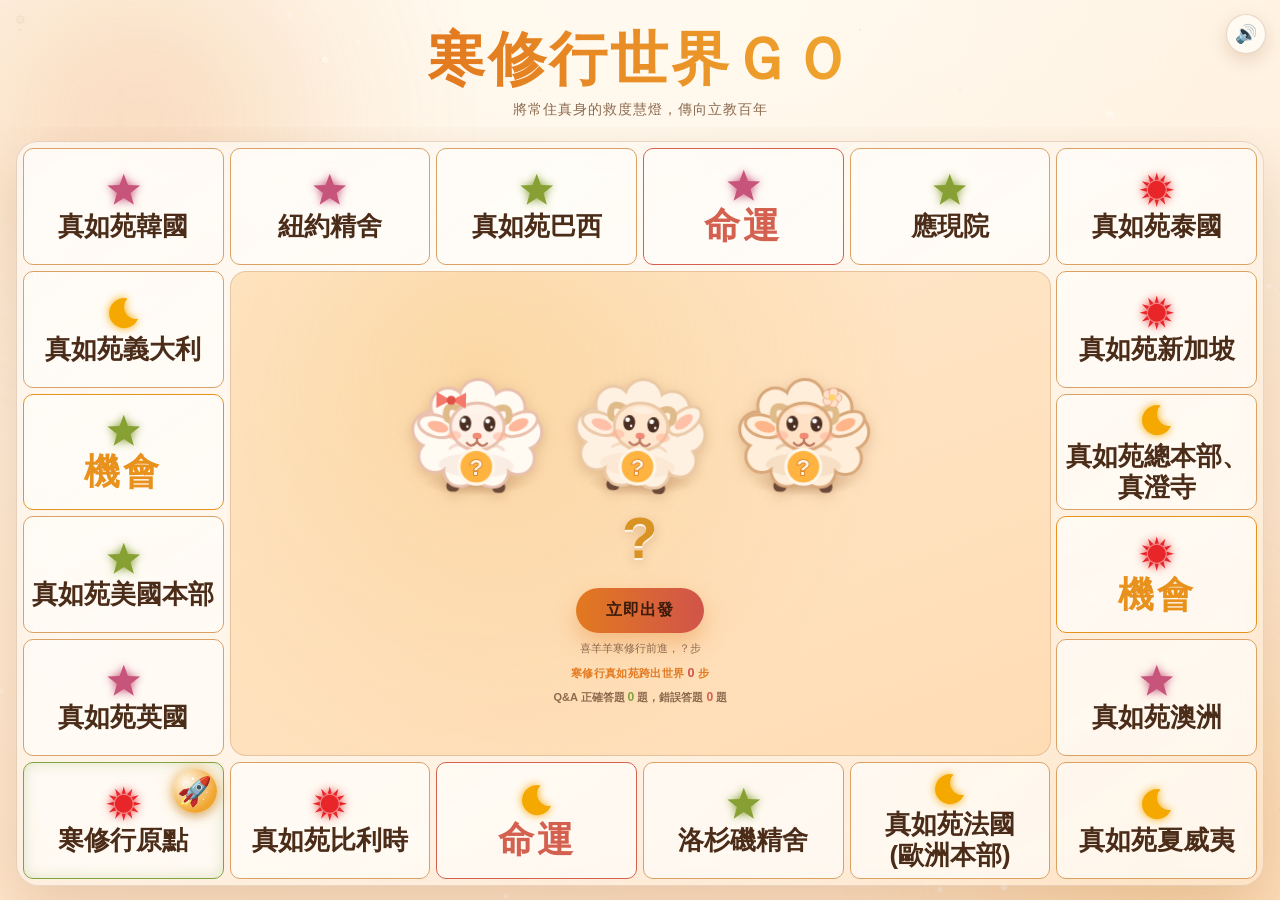
==== commit c85f33f0: "Add files via upload" ====
--- a/index - Q&A.html
+++ b/index - Q&A.html
@@ -11,7 +11,7 @@
 <meta name="description" content="&#8203;">
 <meta name="theme-color" content="#fff3e4">
 <link rel="icon" href="data:image/svg+xml,%3Csvg xmlns='http://www.w3.org/2000/svg' viewBox='0 0 100 100'%3E%3Ccircle cx='50' cy='50' r='46' fill='%23e2791f'/%3E%3Ccircle cx='50' cy='50' r='30' fill='%23fff3e4'/%3E%3Ccircle cx='50' cy='50' r='14' fill='%23d1544a'/%3E%3C/svg%3E">
-<link rel="stylesheet" href="style.css?v=52">
+<link rel="stylesheet" href="style.css?v=53">
 </head>
 <body>
 
@@ -44,7 +44,7 @@
           <div class="dice-tray" id="diceTray" aria-hidden="true"></div>
           <div class="dice-total" id="diceTotal" aria-live="polite">?</div>
           <button id="rollBtn" class="roll-btn">
-            <span>立即體驗</span>
+            <span>立即出發</span>
           </button>
           <p class="hint">喜羊羊寒修行前進，<span id="hintSteps">？</span>步</p>
           <p class="hint hint-world">寒修行真如苑跨出世界 <span id="worldSteps" aria-live="polite">？</span> 步</p>
@@ -71,6 +71,23 @@
           <path d="M38 25 L52 25 L42 38 H33 Z" fill="#e2705f"/>
           <path d="M62 15.2 Q68 16.5 69 20 H62 Z" fill="#f2a155"/>
           <circle cx="44" cy="20" r="2.2" fill="#f2a155"/><circle cx="51" cy="20" r="2.2" fill="#f2a155"/><circle cx="57.5" cy="20" r="2.2" fill="#f2a155"/>
+          <g class="plane-sheep" transform="translate(51 13) scale(1.6) translate(-48.5 -13)">
+            <g class="ps-wool-edge"><ellipse cx="46" cy="10" rx="5.3" ry="3.3"/><circle cx="42" cy="9" r="2.4"/><circle cx="45.6" cy="7.2" r="2.7"/><circle cx="49.6" cy="8.5" r="2.4"/></g>
+            <g class="ps-wool"><ellipse cx="46" cy="10" rx="5.3" ry="3.3"/><circle cx="42" cy="9" r="2.4"/><circle cx="45.6" cy="7.2" r="2.7"/><circle cx="49.6" cy="8.5" r="2.4"/></g>
+            <g class="ps-ear"><ellipse cx="50" cy="9.5" rx="2.3" ry="1.15" transform="rotate(20 50 9.5)"/></g>
+            <g class="ps-ear"><ellipse cx="56.4" cy="9.5" rx="2.3" ry="1.15" transform="rotate(-20 56.4 9.5)"/></g>
+            <ellipse class="ps-ear-in" cx="50.3" cy="9.6" rx="1.3" ry=".5" transform="rotate(20 50.3 9.6)"/>
+            <ellipse class="ps-ear-in" cx="56.1" cy="9.6" rx="1.3" ry=".5" transform="rotate(-20 56.1 9.6)"/>
+            <ellipse class="ps-face" cx="53.2" cy="9.1" rx="3" ry="2.65"/>
+            <circle class="ps-tuft" cx="53.2" cy="7" r="1.9"/>
+            <ellipse class="ps-cheek" cx="51.2" cy="10.1" rx=".85" ry=".5"/>
+            <ellipse class="ps-cheek" cx="55.2" cy="10.1" rx=".85" ry=".5"/>
+            <g class="ps-eyes">
+              <ellipse cx="51.9" cy="8.9" rx=".66" ry=".87"/><ellipse cx="54.5" cy="8.9" rx=".66" ry=".87"/>
+              <circle cx="51.68" cy="8.57" r=".27" fill="#fff"/><circle cx="54.28" cy="8.57" r=".27" fill="#fff"/>
+            </g>
+            <ellipse class="ps-nose" cx="53.2" cy="10.3" rx=".52" ry=".38"/>
+          </g>
         </g>
       </svg>
       <span class="modal-place-name" id="modalPlace"></span>
@@ -128,6 +145,6 @@
 <div class="confetti-layer" id="confettiLayer"></div>
 
 <script src="quiz.js?v=2"></script>
-<script src="script.js?v=54"></script>
+<script src="script.js?v=55"></script>
 </body>
 </html>
--- a/style.css
+++ b/style.css
@@ -626,7 +626,7 @@
   font-weight: 700;
   letter-spacing: 1px;
   box-shadow: 0 12px 26px rgba(var(--accent-1-rgb),0.32);
-  z-index: 50;
+  z-index: 60; /* 要比御守／今日實踐小視窗（55）高，存檔提示才看得見 */
   opacity: 0;
   transition: transform 0.35s cubic-bezier(.4,1.6,.4,1), opacity 0.35s ease;
   pointer-events: none;
@@ -733,11 +733,35 @@
   to { transform: none; opacity: 1; }
 }
 .plane-body path { stroke: rgba(var(--warm-ink-rgb), 0.3); stroke-width: 0.7; }
-.plane-body {
-  transform-box: fill-box;
-  transform-origin: 50% 50%;
-  animation: plane-bob 1.8s ease-in-out infinite;
-}
+
+/* 領頭羊：坐在機身上的小羊（配色跟骰子小羊 v0 一致） */
+.plane-sheep {
+  --ps-fur: #fffaf2;
+  --ps-line: #e9c0ad;
+  --ps-face: #fff1e7;
+  --ps-ear-in: #ffb79b;
+}
+.plane-sheep .ps-wool-edge {
+  fill: var(--ps-line);
+  stroke: var(--ps-line);
+  stroke-width: 1.3;
+  stroke-linejoin: round;
+}
+.plane-sheep .ps-wool { fill: var(--ps-fur); }
+.plane-sheep .ps-face,
+.plane-sheep .ps-tuft,
+.plane-sheep .ps-ear ellipse {
+  fill: var(--ps-fur);
+  stroke: var(--ps-line);
+  stroke-width: 0.55;
+  stroke-linejoin: round;
+}
+.plane-sheep .ps-face { fill: var(--ps-face); }
+.plane-sheep .ps-ear-in { fill: var(--ps-ear-in); }
+.plane-sheep .ps-cheek { fill: #ffae92; opacity: 0.5; }
+.plane-sheep .ps-eyes { fill: #4a2e22; }
+.plane-sheep .ps-nose { fill: #ef8a74; }
+
 .plane-trail path {
   animation: plane-trail 0.9s linear infinite;
 }
@@ -1066,3 +1090,302 @@
 @media (prefers-reduced-motion: reduce) {
   .quiz-card, .quiz-result { transition: none; animation: none; }
 }
+
+/* ---------- 全球累計御守張數 ---------- */
+.hint-omamori {
+  margin-top: 1px;
+  font-weight: 700;
+  color: var(--gold);
+}
+.hint-omamori .omamori-count {
+  font-variant-numeric: tabular-nums;
+  font-size: 1.15em;
+  color: var(--accent-2);
+}
+.hint-omamori .bump {
+  display: inline-block;
+  animation: world-bump 0.45s ease;
+}
+@media (prefers-reduced-motion: reduce) {
+  .hint-omamori .bump { animation: none; }
+}
+
+/* ---------- 今日御守小視窗 ---------- */
+.omamori-x:focus-visible,
+.omamori-save:focus-visible,
+.omamori-close:focus-visible {
+  outline: 3px solid var(--accent-1);
+  outline-offset: 3px;
+}
+.omamori-card:focus { outline: none; }
+
+.omamori-overlay {
+  position: fixed;
+  inset: 0;
+  background: rgba(74, 44, 24, 0.5);
+  backdrop-filter: blur(6px);
+  display: flex;
+  align-items: center;
+  justify-content: center;
+  padding: 16px;
+  z-index: 55;
+  opacity: 0;
+  pointer-events: none;
+  transition: opacity 0.3s ease;
+}
+.omamori-overlay.show { opacity: 1; pointer-events: auto; }
+
+.omamori-card {
+  position: relative;
+  width: min(92vw, 430px);
+  max-height: 92vh;
+  display: flex;
+  flex-direction: column;
+  align-items: center;
+  padding: clamp(18px, 4vw, 26px) clamp(16px, 4vw, 26px) clamp(16px, 3.5vw, 22px);
+  overflow-y: auto;
+  overscroll-behavior: contain;
+  border-radius: 26px;
+  background: linear-gradient(170deg, #fffbf4, #ffeedb);
+  border: 1px solid rgba(var(--warm-ink-rgb), 0.2);
+  box-shadow: 0 26px 70px rgba(var(--shadow-rgb), 0.34), 0 0 70px rgba(var(--gold-rgb), 0.14);
+  /* 視窗本身也是由上往下落下來 */
+  transform: translateY(-46px) scale(0.96);
+  opacity: 0;
+  transition: transform 0.55s cubic-bezier(.22,.78,.3,1), opacity 0.4s ease;
+}
+.omamori-overlay.show .omamori-card { transform: translateY(0) scale(1); opacity: 1; }
+
+.omamori-x {
+  position: absolute;
+  top: 10px;
+  right: 12px;
+  width: 32px;
+  height: 32px;
+  border-radius: 50%;
+  border: 1px solid var(--panel-border);
+  background: rgba(255, 253, 248, 0.8);
+  color: var(--text-dim);
+  font-size: 18px;
+  line-height: 1;
+  cursor: pointer;
+}
+.omamori-x:hover { background: #fff; color: var(--text); }
+
+.omamori-head {
+  display: flex;
+  align-items: baseline;
+  gap: 10px;
+  margin-bottom: 10px;
+}
+.omamori-tag {
+  font-size: clamp(13px, 3.4vw, 15px);
+  font-weight: 800;
+  letter-spacing: 2px;
+  color: var(--gold);
+}
+.omamori-no {
+  font-size: clamp(10px, 2.6vw, 12px);
+  color: var(--text-dim);
+  font-variant-numeric: tabular-nums;
+}
+
+/* 御守從這個框的上緣慢慢降下來 */
+.omamori-stage {
+  position: relative;
+  /* 新御守是直式的，改用高度當基準，視窗再矮也不會把法語擠掉；
+     max-width 是保險，窄機身時寧可縮小也不要頂出卡片 */
+  height: clamp(190px, 38vh, 360px);
+  aspect-ratio: 1086 / 1448;
+  max-width: 100%;
+  display: flex;
+  align-items: center;
+  justify-content: center;
+  overflow: hidden;
+}
+.omamori-stage::after {
+  /* 落定時背後透出來的一層暖光 */
+  content: "";
+  position: absolute;
+  inset: 8%;
+  border-radius: 50%;
+  background: radial-gradient(circle, rgba(var(--gold-rgb), 0.38), transparent 68%);
+  opacity: 0;
+  transition: opacity 0.9s ease 1s;
+  pointer-events: none;
+}
+.omamori-stage.revealed::after { opacity: 1; }
+
+.omamori-wait {
+  position: absolute;
+  inset: 0;
+  display: flex;
+  flex-direction: column;
+  align-items: center;
+  justify-content: center;
+  gap: 12px;
+  color: var(--text-dim);
+  font-size: clamp(11px, 2.8vw, 13px);
+  transition: opacity 0.35s ease;
+}
+.omamori-stage.revealed .omamori-wait { opacity: 0; }
+.omamori-knot {
+  width: 34px;
+  height: 34px;
+  border-radius: 50%;
+  border: 3px solid rgba(var(--gold-rgb), 0.25);
+  border-top-color: var(--gold);
+  animation: omamori-spin 0.9s linear infinite;
+}
+@keyframes omamori-spin { to { transform: rotate(360deg); } }
+
+.omamori-img {
+  position: relative;
+  /* 留一點邊，左右搖擺時四個角才不會被 stage 切到 */
+  width: 94%;
+  height: 94%;
+  object-fit: contain;
+  opacity: 0;
+  transform-origin: 50% 0;
+  filter: drop-shadow(0 12px 24px rgba(var(--shadow-rgb), 0.25));
+}
+/* 由上往下：一邊緩緩降落，一邊從上緣逐段顯現 */
+.omamori-stage.revealed .omamori-img {
+  animation:
+    omamori-descend 1.9s cubic-bezier(.2,.7,.25,1) both,
+    omamori-sway 6s 1.9s ease-in-out infinite;
+}
+@keyframes omamori-descend {
+  0% {
+    opacity: 0;
+    transform: translateY(-26%) scale(0.965);
+    clip-path: inset(0 0 100% 0);
+    filter: blur(7px) drop-shadow(0 12px 24px rgba(150, 96, 52, 0));
+  }
+  14% { opacity: 1; }
+  100% {
+    opacity: 1;
+    transform: translateY(0) scale(1);
+    clip-path: inset(0 0 0 0);
+    filter: blur(0) drop-shadow(0 12px 24px rgba(150, 96, 52, 0.25));
+  }
+}
+@keyframes omamori-sway {
+  0%, 100% { transform: rotate(-1.1deg); }
+  50%      { transform: rotate(1.1deg); }
+}
+
+/* 御守底下的法語：分隔線 → 正文 → 署名，三層由重到輕 */
+.omamori-word {
+  width: 100%;
+  margin: clamp(12px, 3vw, 18px) 0 0;
+  opacity: 0;
+  transform: translateY(7px);
+  transition: opacity 0.6s ease 0.95s, transform 0.6s ease 0.95s;
+}
+.omamori-stage.revealed ~ .omamori-word {
+  opacity: 1;
+  transform: none;
+}
+.omamori-word-sep {
+  display: flex;
+  align-items: center;
+  gap: 10px;
+  font-size: 10px;
+  line-height: 1;
+  color: rgba(var(--gold-rgb), 0.75);
+}
+.omamori-word-sep::before,
+.omamori-word-sep::after {
+  content: "";
+  flex: 1;
+  height: 1px;
+  background: linear-gradient(90deg, transparent, rgba(var(--gold-rgb), 0.5));
+}
+.omamori-word-sep::after {
+  background: linear-gradient(90deg, rgba(var(--gold-rgb), 0.5), transparent);
+}
+.omamori-word-text {
+  margin: clamp(9px, 2.4vw, 13px) 0 0;
+  font-size: clamp(13px, 3.3vw, 15px);
+  line-height: 1.95;
+  letter-spacing: 0.02em;
+  color: var(--text);
+  text-align: justify;
+  text-wrap: pretty;
+  hanging-punctuation: allow-end;
+}
+.omamori-word-text:empty { display: none; }
+.omamori-word-by {
+  margin-top: 7px;
+  text-align: right;
+  font-size: clamp(11px, 2.7vw, 12.5px);
+  font-weight: 700;
+  letter-spacing: 1px;
+  color: var(--gold);
+}
+.omamori-word-by:empty { display: none; }
+.omamori-word-by::before {
+  content: "\2014\2014\2009";
+  opacity: 0.55;
+  letter-spacing: 0;
+}
+
+.omamori-note {
+  margin: clamp(10px, 2.6vw, 14px) 0 0;
+  text-align: center;
+  font-size: clamp(10px, 2.6vw, 11.5px);
+  line-height: 1.7;
+  color: var(--text-dim);
+  opacity: 0.85;
+}
+
+.omamori-actions {
+  margin-top: 14px;
+  display: flex;
+  align-items: center;
+  justify-content: center;
+  gap: 10px;
+  flex-wrap: wrap;
+}
+
+/* 下載圖檔：次要按鈕，描邊版 */
+.omamori-save {
+  padding: 10px 20px;
+  border: 1.5px solid rgba(var(--gold-rgb), 0.55);
+  border-radius: 999px;
+  background: rgba(255, 253, 248, 0.75);
+  color: var(--gold);
+  font-size: clamp(12px, 3vw, 14px);
+  font-weight: 700;
+  letter-spacing: 0.5px;
+  text-decoration: none;
+  cursor: pointer;
+  white-space: nowrap;
+  transition: transform 0.18s ease, background 0.18s ease;
+}
+.omamori-save:hover { transform: translateY(-2px); background: #fff; }
+.omamori-save:not([href]) { opacity: 0.45; pointer-events: none; }
+
+.omamori-close {
+  padding: 11px 30px;
+  border: none;
+  border-radius: 999px;
+  background: linear-gradient(135deg, var(--accent-3), var(--accent-1));
+  color: #fffaf2;
+  font-size: clamp(13px, 3.2vw, 15px);
+  font-weight: 800;
+  letter-spacing: 1px;
+  cursor: pointer;
+  box-shadow: 0 10px 24px rgba(var(--accent-1-rgb), 0.32);
+  transition: transform 0.18s ease;
+}
+.omamori-close:hover { transform: translateY(-2px); }
+
+@media (prefers-reduced-motion: reduce) {
+  .omamori-card { transition: opacity 0.2s ease; transform: none; }
+  .omamori-overlay.show .omamori-card { transform: none; }
+  .omamori-stage.revealed .omamori-img { animation: none; opacity: 1; }
+  .omamori-knot { animation: none; }
+  .omamori-word { transition: opacity 0.2s ease; transform: none; }
+}
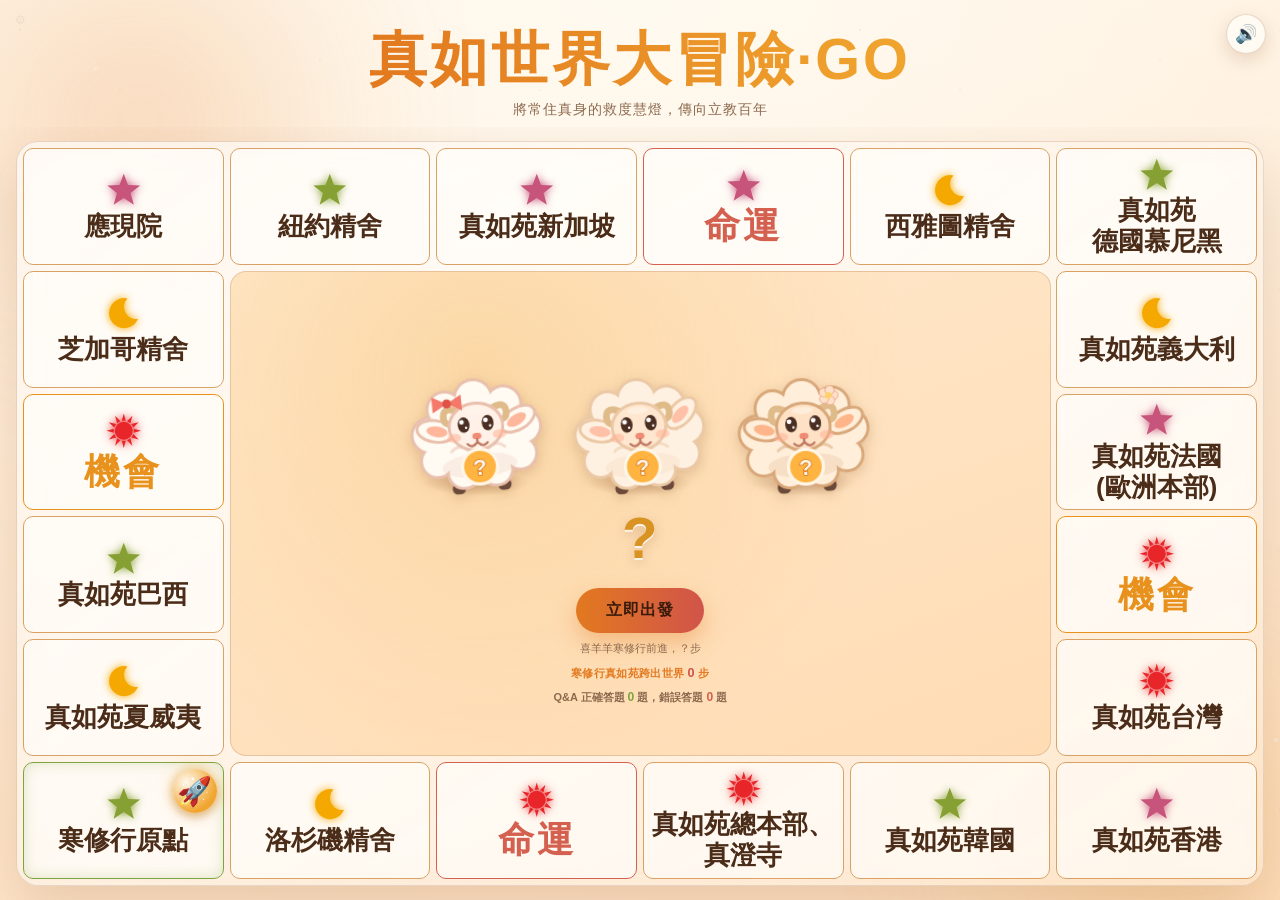
==== commit a362207e: "Add files via upload" ====
--- a/index - Q&A.html
+++ b/index - Q&A.html
@@ -3,15 +3,15 @@
 <head>
 <meta charset="UTF-8">
 <meta name="viewport" content="width=device-width, initial-scale=1.0, viewport-fit=cover">
-<title>寒修行世界ＧＯ</title>
+<title>真如世界大冒險·GO</title>
 <!-- link preview (LINE / FB / etc.): title only, no description text -->
 <meta property="og:type" content="website">
-<meta property="og:title" content="寒修行世界ＧＯ">
+<meta property="og:title" content="真如世界大冒險·GO">
 <meta property="og:description" content="&#8203;">
 <meta name="description" content="&#8203;">
 <meta name="theme-color" content="#fff3e4">
 <link rel="icon" href="data:image/svg+xml,%3Csvg xmlns='http://www.w3.org/2000/svg' viewBox='0 0 100 100'%3E%3Ccircle cx='50' cy='50' r='46' fill='%23e2791f'/%3E%3Ccircle cx='50' cy='50' r='30' fill='%23fff3e4'/%3E%3Ccircle cx='50' cy='50' r='14' fill='%23d1544a'/%3E%3C/svg%3E">
-<link rel="stylesheet" href="style.css?v=53">
+<link rel="stylesheet" href="style.css?v=59">
 </head>
 <body>
 
@@ -31,7 +31,7 @@
 <a class="admin-dot" href="qa-admin.html" title="題庫管理" aria-label="題庫管理">⚙</a>
 
 <header class="page-head">
-  <h1><span class="grad-text">寒修行世界ＧＯ</span></h1>
+  <h1><span class="grad-text">真如世界大冒險·GO</span></h1>
   <p class="subtitle">將常住真身的救度慧燈，傳向立教百年</p>
 </header>
 
--- a/style.css
+++ b/style.css
@@ -884,7 +884,7 @@
     padding: 4px max(6px, env(safe-area-inset-left)) max(8px, env(safe-area-inset-bottom));
   }
   .page-head { padding: max(10px, env(safe-area-inset-top)) 52px 4px; }
-  .page-head h1 { font-size: clamp(26px, 8vw, 44px); letter-spacing: 1px; }
+  .page-head h1 { font-size: clamp(20px, min(8vw, calc(11vw - 14px)), 44px); letter-spacing: 1px; }
   .subtitle { font-size: clamp(10px, 3.2vw, 13px); letter-spacing: 0; }
   .board { gap: 4px; padding: 4px; border-radius: 16px; }
   .tile { border-radius: 8px; gap: 4px; }
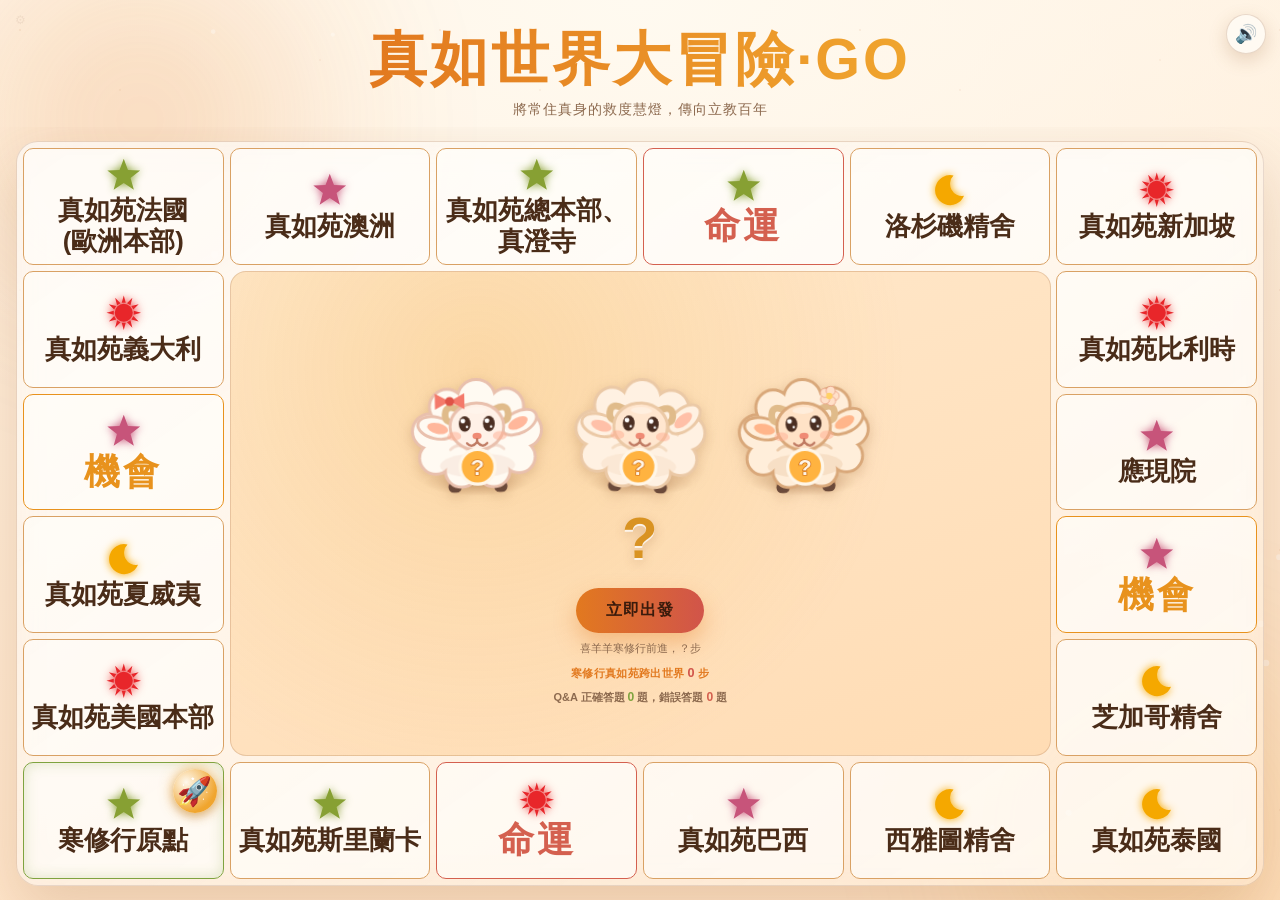
==== commit 007420fd: "Add files via upload" ====
--- a/index - Q&A.html
+++ b/index - Q&A.html
@@ -11,7 +11,7 @@
 <meta name="description" content="&#8203;">
 <meta name="theme-color" content="#fff3e4">
 <link rel="icon" href="data:image/svg+xml,%3Csvg xmlns='http://www.w3.org/2000/svg' viewBox='0 0 100 100'%3E%3Ccircle cx='50' cy='50' r='46' fill='%23e2791f'/%3E%3Ccircle cx='50' cy='50' r='30' fill='%23fff3e4'/%3E%3Ccircle cx='50' cy='50' r='14' fill='%23d1544a'/%3E%3C/svg%3E">
-<link rel="stylesheet" href="style.css?v=59">
+<link rel="stylesheet" href="style.css?v=61">
 </head>
 <body>
 
@@ -144,7 +144,7 @@
 
 <div class="confetti-layer" id="confettiLayer"></div>
 
-<script src="quiz.js?v=2"></script>
-<script src="script.js?v=55"></script>
+<script src="quiz.js?v=3"></script>
+<script src="script.js?v=67"></script>
 </body>
 </html>
--- a/style.css
+++ b/style.css
@@ -663,7 +663,7 @@
   border-radius: 28px;
   text-align: center;
   background:
-    url("modal-people.webp?v=3") center bottom / 100% auto no-repeat,
+    url("modal-people.webp?v=4") center bottom / 100% auto no-repeat,
     linear-gradient(165deg, rgba(255,250,242,0.96), rgba(255,228,200,0.97));
   /* 讓底圖人物吃到暖色，不再是冷灰 */
   background-blend-mode: multiply, normal;
@@ -1193,11 +1193,9 @@
 /* 御守從這個框的上緣慢慢降下來 */
 .omamori-stage {
   position: relative;
-  /* 新御守是直式的，改用高度當基準，視窗再矮也不會把法語擠掉；
-     max-width 是保險，窄機身時寧可縮小也不要頂出卡片 */
-  height: clamp(190px, 38vh, 360px);
-  aspect-ratio: 1086 / 1448;
-  max-width: 100%;
+  --art-height: clamp(190px, 38vh, 360px);
+  width: 100%;
+  height: var(--art-height);
   display: flex;
   align-items: center;
   justify-content: center;
@@ -1239,21 +1237,42 @@
 }
 @keyframes omamori-spin { to { transform: rotate(360deg); } }
 
-.omamori-img {
+.omamori-pair {
   position: relative;
-  /* 留一點邊，左右搖擺時四個角才不會被 stage 切到 */
-  width: 94%;
-  height: 94%;
-  object-fit: contain;
+  z-index: 1;
+  width: min(100%, calc(var(--art-height) * 1.23));
+  aspect-ratio: 354 / 288;
+}
+.omamori-img,
+.omamori-box-img {
+  position: absolute;
+  height: auto;
   opacity: 0;
   transform-origin: 50% 0;
-  filter: drop-shadow(0 12px 24px rgba(var(--shadow-rgb), 0.25));
+}
+/* 圖檔自帶透明邊，位置按實際可見的御守和盒身對齊。 */
+.omamori-img {
+  z-index: 1;
+  width: 67%;
+  left: -5.2%;
+  top: -6.5%;
+}
+.omamori-box-img {
+  width: 59.6%;
+  left: 44.2%;
+  top: 1%;
+}
+.omamori-stage:not(.has-box) .omamori-img {
+  left: 16.5%;
 }
 /* 由上往下：一邊緩緩降落，一邊從上緣逐段顯現 */
 .omamori-stage.revealed .omamori-img {
   animation:
     omamori-descend 1.9s cubic-bezier(.2,.7,.25,1) both,
     omamori-sway 6s 1.9s ease-in-out infinite;
+}
+.omamori-stage.revealed .omamori-box-img {
+  animation: omamori-descend 1.9s cubic-bezier(.2,.7,.25,1) both;
 }
 @keyframes omamori-descend {
   0% {
@@ -1385,7 +1404,8 @@
 @media (prefers-reduced-motion: reduce) {
   .omamori-card { transition: opacity 0.2s ease; transform: none; }
   .omamori-overlay.show .omamori-card { transform: none; }
-  .omamori-stage.revealed .omamori-img { animation: none; opacity: 1; }
+  .omamori-stage.revealed .omamori-img,
+  .omamori-stage.revealed .omamori-box-img { animation: none; opacity: 1; }
   .omamori-knot { animation: none; }
   .omamori-word { transition: opacity 0.2s ease; transform: none; }
 }
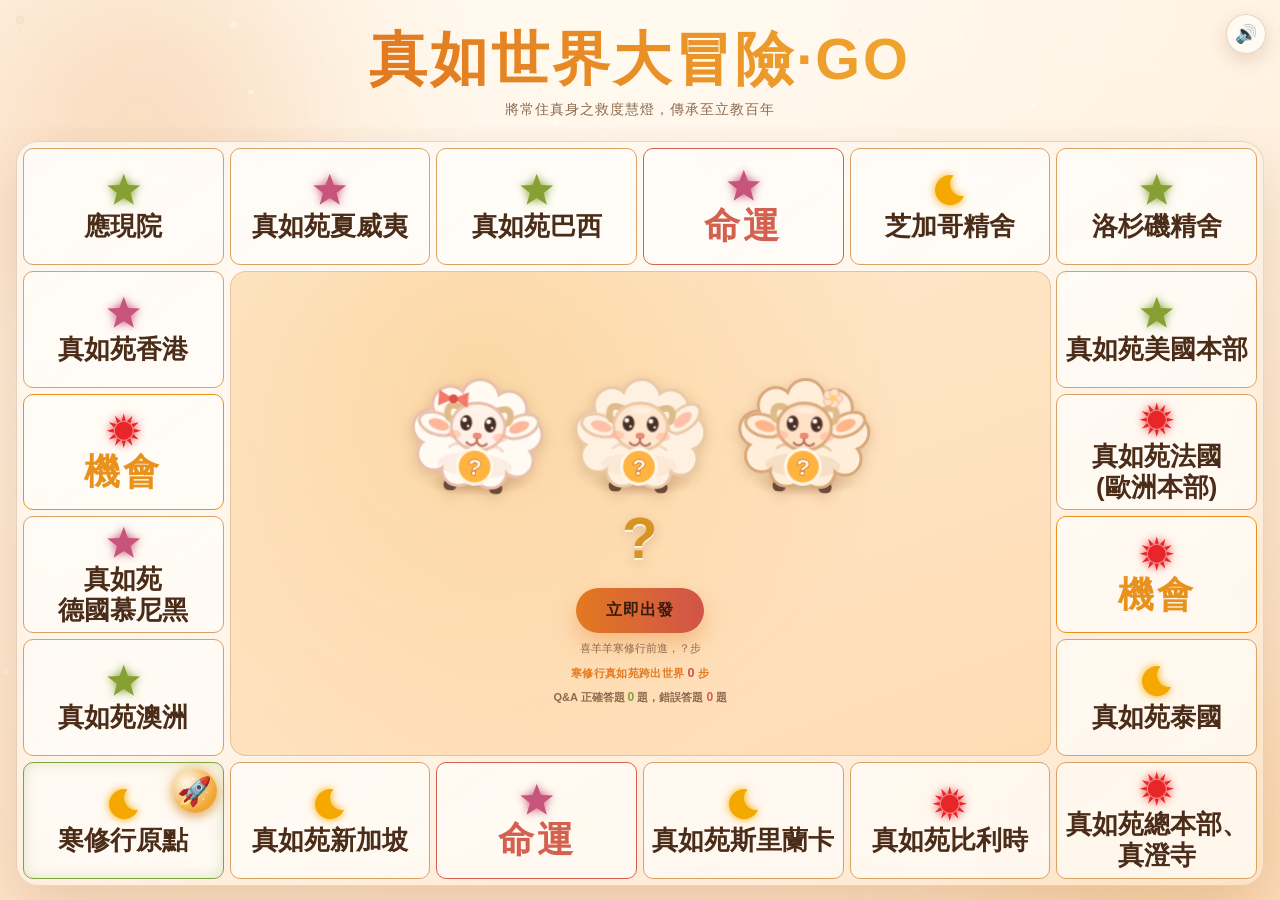
==== commit 41dcdb03: "Add files via upload" ====
--- a/index - Q&A.html
+++ b/index - Q&A.html
@@ -32,7 +32,7 @@
 
 <header class="page-head">
   <h1><span class="grad-text">真如世界大冒險·GO</span></h1>
-  <p class="subtitle">將常住真身的救度慧燈，傳向立教百年</p>
+  <p class="subtitle">將常住真身之救度慧燈，傳承至立教百年</p>
 </header>
 
 <main class="stage">
--- a/style.css
+++ b/style.css
@@ -155,6 +155,33 @@
 .admin-dot:focus-visible { outline: 2px solid var(--accent-1); outline-offset: 2px; }
 @media (prefers-reduced-motion: reduce) {
   .admin-dot { transition: none; }
+}
+
+/* ---------- 發送邀請函入口（左上角，跟右上角音效鈕對稱）---------- */
+.invite-dot {
+  position: fixed;
+  top: max(14px, env(safe-area-inset-top));
+  left: max(14px, env(safe-area-inset-left));
+  z-index: 60;
+  width: 40px;
+  height: 40px;
+  border-radius: 50%;
+  border: 1px solid var(--panel-border);
+  background: var(--surface);
+  backdrop-filter: blur(6px);
+  color: var(--text);
+  font-size: 17px;
+  display: flex;
+  align-items: center;
+  justify-content: center;
+  cursor: pointer;
+  transition: transform 0.15s ease, background 0.15s ease, box-shadow 0.15s ease;
+  box-shadow: 0 6px 18px rgba(var(--shadow-rgb), 0.22);
+}
+.invite-dot:hover { transform: translateY(-2px); }
+.invite-dot:focus-visible { outline: 2px solid var(--accent-1); outline-offset: 2px; }
+@media (max-width: 400px) {
+  .invite-dot { width: 34px; height: 34px; font-size: 15px; }
 }
 
 /* ---------- header ---------- */
@@ -279,6 +306,21 @@
 .tile .tile-icon {
   font-size: clamp(13px, 3.4cqw, 30px);
   line-height: 1;
+}
+/* 有配到地點的格子：小圖示可以點，看那個地方在 Google 地圖上的位置 */
+.tile .tile-icon.tile-icon-mappable {
+  cursor: pointer;
+  border-radius: 50%;
+  transition: transform 0.15s ease, filter 0.15s ease;
+}
+.tile .tile-icon.tile-icon-mappable:hover,
+.tile .tile-icon.tile-icon-mappable:focus-visible {
+  transform: scale(1.18);
+  filter: drop-shadow(0 0 0.3em rgba(var(--gold-rgb), 0.9));
+}
+.tile .tile-icon.tile-icon-mappable:focus-visible {
+  outline: 2px solid var(--gold);
+  outline-offset: 2px;
 }
 
 /* sun / moon / star symbols */
@@ -656,10 +698,15 @@
 }
 
 .modal-card {
+  --pad-top: clamp(28px, 6vw, 48px);
+  --pad-x: clamp(20px, 5vw, 44px);
+  position: relative;
   width: min(92vw, 580px);
   max-height: 90vh;
   overflow-y: auto;
-  padding: clamp(28px, 6vw, 48px) clamp(20px, 5vw, 44px) clamp(24px, 5vw, 40px);
+  overscroll-behavior: contain;
+  scrollbar-width: none; /* 不顯示捲軸；內容會由 fitModal() 縮照片塞進畫面 */
+  padding: var(--pad-top) var(--pad-x) clamp(24px, 5vw, 40px);
   border-radius: 28px;
   text-align: center;
   background:
@@ -695,6 +742,7 @@
   justify-content: center;
   gap: clamp(8px, 2vw, 16px);
   margin-bottom: clamp(12px, 3vw, 22px);
+  padding-right: 36px; /* 避開右上角的關閉鈕，名稱換成兩行時才不會疊到 */
   font-size: clamp(26px, 7vw, 40px);
   font-weight: 800;
   line-height: 1.25;
@@ -705,6 +753,15 @@
   min-width: 0;
   text-align: center;
   text-wrap: balance;
+  word-break: keep-all; /* 只在 <wbr> 處換行，不會切成「墨西／哥」 */
+}
+/* 括號裡的地區（例如「法國巴黎」）縮小放第二行 */
+.modal-place-sub {
+  display: block;
+  margin-top: 4px;
+  font-size: 0.55em;
+  letter-spacing: 1px;
+  color: var(--gold);
 }
 .modal-plane {
   flex: none;
@@ -790,6 +847,90 @@
   .modal-overlay.show .modal-plane,
   .modal-overlay.show .modal-globe { animation: none; }
 }
+
+/* 精舍小卡：照片＋國家洲別 */
+.modal-temple {
+  margin: 0 0 clamp(14px, 3vw, 22px);
+  text-align: left;
+}
+.modal-temple[hidden] { display: none; }
+.modal-temple-photo {
+  aspect-ratio: 4 / 3;
+  max-height: 34vh;
+  margin: 0 auto;
+  border-radius: 18px;
+  overflow: hidden;
+  background: rgba(var(--accent-3-rgb), 0.16);
+  box-shadow: 0 10px 24px rgba(var(--shadow-rgb), 0.22);
+  border: 3px solid #fffaf2;
+}
+.modal-temple-photo img {
+  display: block;
+  width: 100%;
+  height: 100%;
+  object-fit: cover;
+  opacity: 0;
+  transition: opacity 0.3s ease;
+}
+.modal-temple-photo img.loaded { opacity: 1; }
+.modal-temple-meta {
+  margin: 10px 0 0;
+  text-align: center;
+  font-size: clamp(14px, 3.6vw, 17px);
+  font-weight: 700;
+  letter-spacing: 1px;
+  color: var(--gold);
+}
+
+/* 邀朋友：比「繼續前進」低調的次要按鈕，走到有地點的格子才會出現 */
+.modal-invite-cta {
+  display: block;
+  width: fit-content;
+  max-width: 100%;
+  margin: clamp(10px, 2.5vw, 16px) auto 0;
+  padding: 8px 20px;
+  border: 1.5px solid rgba(var(--gold-rgb), 0.5);
+  border-radius: 999px;
+  background: rgba(255, 250, 242, 0.7);
+  color: var(--gold);
+  font-size: clamp(13px, 3.3vw, 15px);
+  font-weight: 700;
+  text-align: center;
+  line-height: 1.4;
+  cursor: pointer;
+  transition: background 0.15s ease, transform 0.15s ease;
+}
+.modal-invite-cta:hover { background: #fff; transform: translateY(-1px); }
+.modal-invite-cta[hidden] { display: none; }
+
+/* 有照片時，照片取代大圖示，其他間距收緊，讓整張卡片不必捲動 */
+.modal-card::-webkit-scrollbar { display: none; }
+.modal-card.has-temple { --pad-top: clamp(20px, 4vw, 34px); }
+.modal-card.has-temple .modal-icon { display: none; }
+.modal-card.has-temple .modal-place {
+  font-size: clamp(22px, 5.6vw, 34px);
+  margin-bottom: clamp(8px, 2vw, 14px);
+}
+.modal-card.has-temple .modal-name { margin-bottom: 8px; font-size: clamp(20px, 5vw, 28px); }
+.modal-card.has-temple .modal-quote { margin-bottom: clamp(14px, 3vw, 24px); line-height: 1.6; }
+
+/* 矮又寬的螢幕：卡片加寬，照片在左、國家在右 */
+.modal-card.temple-wide.has-temple {
+  width: min(94vw, 860px);
+  max-height: 94vh;
+  --pad-top: 18px;
+}
+.modal-card.temple-wide .modal-temple {
+  display: grid;
+  grid-template-columns: minmax(0, 44%) minmax(0, 1fr);
+  gap: 18px;
+  align-items: center;
+}
+.modal-card.temple-wide .modal-temple-photo { max-height: 52vh; }
+.modal-card.temple-wide .modal-temple-meta { margin-top: 0; }
+.modal-card.temple-wide.has-temple .modal-place { margin-bottom: 8px; }
+.modal-card.temple-wide.has-temple .modal-plane,
+.modal-card.temple-wide.has-temple .modal-globe { width: 1.4em; }
 
 .modal-name {
   margin: 0 0 18px;
@@ -828,6 +969,23 @@
 }
 .modal-close:hover { transform: translateY(-2px); }
 
+.modal-x {
+  position: absolute;
+  top: 10px;
+  right: 12px;
+  width: 32px;
+  height: 32px;
+  border-radius: 50%;
+  border: 1px solid var(--panel-border);
+  background: rgba(255, 253, 248, 0.8);
+  color: var(--text-dim);
+  font-size: 18px;
+  line-height: 1;
+  cursor: pointer;
+  transition: background 0.15s ease, color 0.15s ease;
+}
+.modal-x:hover { background: #fff; color: var(--text); }
+
 /* ---------- confetti ---------- */
 .confetti-layer {
   position: fixed;
@@ -902,14 +1060,115 @@
 .roll-btn:focus-visible,
 .sound-toggle:focus-visible,
 .modal-close:focus-visible,
+.modal-x:focus-visible,
+.modal-invite-cta:focus-visible,
 .quiz-opt:focus-visible,
 .quiz-close:focus-visible,
-.quiz-x:focus-visible {
+.quiz-x:focus-visible,
+.map-x:focus-visible {
   outline: 3px solid var(--accent-1);
   outline-offset: 3px;
 }
 .modal-card:focus,
-.quiz-card:focus { outline: none; }
+.quiz-card:focus,
+.map-card:focus { outline: none; }
+
+/* ---------- 地圖小視窗：點棋盤格子小圖示，看 Google 地圖上的位置 ---------- */
+.map-overlay {
+  position: fixed;
+  inset: 0;
+  background: rgba(74, 44, 24, 0.45);
+  backdrop-filter: blur(6px);
+  display: flex;
+  align-items: center;
+  justify-content: center;
+  padding: 16px;
+  z-index: 60;
+  opacity: 0;
+  pointer-events: none;
+  transition: opacity 0.25s ease;
+}
+.map-overlay.show { opacity: 1; pointer-events: auto; }
+
+.map-card {
+  position: relative;
+  display: flex;
+  flex-direction: column;
+  width: min(92vw, 640px);
+  /* 用視窗實際高度（dvh）算，手機網址列伸縮也不會算錯；不支援的瀏覽器退回 vh */
+  height: min(84vh, 640px);
+  height: min(84dvh, 640px);
+  padding: clamp(12px, 3vw, 24px);
+  border-radius: 24px;
+  background: linear-gradient(165deg, #fffbf4, #ffeedb);
+  border: 1px solid rgba(var(--warm-ink-rgb), 0.2);
+  box-shadow: 0 26px 70px rgba(var(--shadow-rgb), 0.32), 0 0 60px rgba(var(--accent-1-rgb), 0.1);
+  overflow: hidden; /* 內容一定會縮進這個高度，不需要再捲動 */
+  transform: scale(0.82) translateY(24px);
+  opacity: 0;
+  transition: transform 0.32s cubic-bezier(.34,1.56,.64,1), opacity 0.26s ease;
+}
+.map-overlay.show .map-card { transform: scale(1) translateY(0); opacity: 1; }
+
+.map-x {
+  position: absolute;
+  top: 10px;
+  right: 12px;
+  width: 32px;
+  height: 32px;
+  border-radius: 50%;
+  border: 1px solid var(--panel-border);
+  background: rgba(255, 255, 255, 0.8);
+  color: var(--text-dim);
+  font-size: 19px;
+  line-height: 1;
+  cursor: pointer;
+  transition: background 0.15s ease, color 0.15s ease;
+}
+.map-x:hover { background: #fff; color: var(--text); }
+
+.map-title {
+  flex: none;
+  margin: 0 0 clamp(8px, 2vw, 14px);
+  padding-right: 30px;
+  font-size: clamp(14px, 3.6vw, 20px);
+  font-weight: 800;
+  color: var(--gold);
+  text-align: center;
+}
+/* 照片和地圖分掉標題以外的高度（照片約 38%、地圖約 62%），縮放視窗時一起縮小，不會爆版 */
+.map-photo {
+  flex: 38 38 0;
+  min-height: 0;
+  width: 100%;
+  margin: 0 0 clamp(8px, 2vw, 12px);
+  border-radius: 14px;
+  overflow: hidden;
+  background: rgba(var(--accent-3-rgb), 0.16);
+  box-shadow: 0 8px 20px rgba(var(--shadow-rgb), 0.2);
+}
+.map-photo[hidden] { display: none; }
+.map-photo img {
+  display: block;
+  width: 100%;
+  height: 100%;
+  object-fit: cover;
+}
+.map-frame-wrap {
+  flex: 62 62 0;
+  min-height: 0;
+  width: 100%;
+  border-radius: 14px;
+  overflow: hidden;
+  background: rgba(var(--accent-3-rgb), 0.12);
+}
+/* 沒有照片時，地圖獨吞剩下的高度 */
+.map-photo[hidden] ~ .map-frame-wrap { flex: 1 1 auto; }
+.map-frame {
+  width: 100%;
+  height: 100%;
+  border: 0;
+}
 
 /* ---------- 寒修行與教義檢定小視窗 ---------- */
 .quiz-overlay {
@@ -1193,7 +1452,7 @@
 /* 御守從這個框的上緣慢慢降下來 */
 .omamori-stage {
   position: relative;
-  --art-height: clamp(190px, 38vh, 360px);
+  --art-height: clamp(230px, 48vh, 460px);
   width: 100%;
   height: var(--art-height);
   display: flex;
@@ -1240,39 +1499,25 @@
 .omamori-pair {
   position: relative;
   z-index: 1;
-  width: min(100%, calc(var(--art-height) * 1.23));
-  aspect-ratio: 354 / 288;
-}
-.omamori-img,
-.omamori-box-img {
+  height: 100%;
+  max-width: 100%;
+  aspect-ratio: 1199 / 1312; /* 新版御守圖的實際尺寸 */
+}
+/* 圖檔上緣就是繩結，鐘擺式搖晃以此為軸心 */
+.omamori-img {
   position: absolute;
-  height: auto;
+  inset: 0;
+  width: 100%;
+  height: 100%;
+  object-fit: contain;
   opacity: 0;
-  transform-origin: 50% 0;
-}
-/* 圖檔自帶透明邊，位置按實際可見的御守和盒身對齊。 */
-.omamori-img {
-  z-index: 1;
-  width: 67%;
-  left: -5.2%;
-  top: -6.5%;
-}
-.omamori-box-img {
-  width: 59.6%;
-  left: 44.2%;
-  top: 1%;
-}
-.omamori-stage:not(.has-box) .omamori-img {
-  left: 16.5%;
-}
-/* 由上往下：一邊緩緩降落，一邊從上緣逐段顯現 */
+  transform-origin: 50% 4%;
+}
+/* 由上往下：一邊緩緩降落，一邊從上緣逐段顯現；落定後開始鐘擺搖晃，速度、幅度全程固定不變 */
 .omamori-stage.revealed .omamori-img {
   animation:
     omamori-descend 1.9s cubic-bezier(.2,.7,.25,1) both,
-    omamori-sway 6s 1.9s ease-in-out infinite;
-}
-.omamori-stage.revealed .omamori-box-img {
-  animation: omamori-descend 1.9s cubic-bezier(.2,.7,.25,1) both;
+    omamori-sway 8.5s 1.9s ease-in-out infinite;
 }
 @keyframes omamori-descend {
   0% {
@@ -1289,9 +1534,10 @@
     filter: blur(0) drop-shadow(0 12px 24px rgba(150, 96, 52, 0.25));
   }
 }
+/* 左右等幅、等時：每一次來回都一樣快，不會忽快忽慢 */
 @keyframes omamori-sway {
-  0%, 100% { transform: rotate(-1.1deg); }
-  50%      { transform: rotate(1.1deg); }
+  0%, 100% { transform: rotate(-1.5deg); }
+  50%      { transform: rotate(1.5deg); }
 }
 
 /* 御守底下的法語：分隔線 → 正文 → 署名，三層由重到輕 */
@@ -1337,18 +1583,20 @@
 .omamori-word-text:empty { display: none; }
 .omamori-word-by {
   margin-top: 7px;
-  text-align: right;
+  text-align: center;
   font-size: clamp(11px, 2.7vw, 12.5px);
   font-weight: 700;
   letter-spacing: 1px;
   color: var(--gold);
 }
 .omamori-word-by:empty { display: none; }
-.omamori-word-by::before {
-  content: "\2014\2014\2009";
+.omamori-word-by::before,
+.omamori-word-by::after {
   opacity: 0.55;
   letter-spacing: 0;
 }
+.omamori-word-by::before { content: "\2014\2009"; }
+.omamori-word-by::after { content: "\2009\2014"; }
 
 .omamori-note {
   margin: clamp(10px, 2.6vw, 14px) 0 0;
@@ -1404,8 +1652,166 @@
 @media (prefers-reduced-motion: reduce) {
   .omamori-card { transition: opacity 0.2s ease; transform: none; }
   .omamori-overlay.show .omamori-card { transform: none; }
-  .omamori-stage.revealed .omamori-img,
-  .omamori-stage.revealed .omamori-box-img { animation: none; opacity: 1; }
+  .omamori-stage.revealed .omamori-img { animation: none; opacity: 1; }
   .omamori-knot { animation: none; }
   .omamori-word { transition: opacity 0.2s ease; transform: none; }
 }
+
+/* ---------- 發送邀請函：寫自己的話、預覽、分享 ---------- */
+.invite-overlay {
+  position: fixed;
+  inset: 0;
+  background: rgba(74, 44, 24, 0.5);
+  backdrop-filter: blur(6px);
+  display: flex;
+  align-items: center;
+  justify-content: center;
+  padding: 16px;
+  z-index: 55;
+  opacity: 0;
+  pointer-events: none;
+  transition: opacity 0.3s ease;
+}
+.invite-overlay.show { opacity: 1; pointer-events: auto; }
+
+.invite-card {
+  position: relative;
+  width: min(92vw, 520px);
+  max-height: 92vh;
+  display: flex;
+  flex-direction: column;
+  align-items: stretch;
+  padding: clamp(18px, 4vw, 26px) clamp(16px, 4vw, 26px) clamp(16px, 3.5vw, 22px);
+  overflow-y: auto;
+  overscroll-behavior: contain;
+  border-radius: 26px;
+  background: linear-gradient(170deg, #fffbf4, #ffeedb);
+  border: 1px solid rgba(var(--warm-ink-rgb), 0.2);
+  box-shadow: 0 26px 70px rgba(var(--shadow-rgb), 0.34), 0 0 70px rgba(var(--gold-rgb), 0.14);
+  transform: translateY(-46px) scale(0.96);
+  opacity: 0;
+  transition: transform 0.55s cubic-bezier(.22,.78,.3,1), opacity 0.4s ease;
+}
+.invite-overlay.show .invite-card { transform: translateY(0) scale(1); opacity: 1; }
+.invite-card:focus { outline: none; }
+
+.invite-x {
+  position: absolute;
+  top: 10px;
+  right: 12px;
+  width: 32px;
+  height: 32px;
+  border-radius: 50%;
+  border: 1px solid var(--panel-border);
+  background: rgba(255, 253, 248, 0.8);
+  color: var(--text-dim);
+  font-size: 18px;
+  line-height: 1;
+  cursor: pointer;
+}
+.invite-x:hover { background: #fff; color: var(--text); }
+
+.invite-title {
+  margin: 0 28px 2px 0;
+  font-size: clamp(17px, 4vw, 20px);
+  font-weight: 800;
+  color: var(--text);
+}
+.invite-sub {
+  margin: 0 0 14px;
+  font-size: clamp(12px, 3vw, 13px);
+  color: var(--text-dim);
+}
+
+.invite-preview-wrap {
+  border-radius: 14px;
+  overflow: hidden;
+  border: 1px solid var(--panel-border);
+  box-shadow: 0 10px 24px rgba(var(--shadow-rgb), 0.2);
+  margin-bottom: 16px;
+  background: #fdf8ee;
+}
+.invite-preview {
+  display: block;
+  width: 100%;
+  height: auto;
+}
+
+.invite-field {
+  display: flex;
+  flex-direction: column;
+  gap: 4px;
+  margin-bottom: 12px;
+  font-size: 13px;
+  color: var(--text-dim);
+  font-weight: 700;
+}
+.invite-field input {
+  font-family: inherit;
+  font-size: 15px;
+  font-weight: 500;
+  color: var(--text);
+  padding: 10px 14px;
+  border-radius: 12px;
+  border: 1.5px solid var(--panel-border);
+  background: rgba(255, 253, 248, 0.9);
+}
+.invite-field input:focus {
+  outline: none;
+  border-color: var(--accent-1);
+}
+
+.invite-actions {
+  margin-top: 6px;
+  display: flex;
+  justify-content: center;
+  gap: 10px;
+  flex-wrap: wrap;
+}
+
+/* LINE 的品牌綠，純粹用來讓人一眼認出這是「傳去 LINE」的按鈕，不是官方標誌 */
+.invite-line {
+  padding: 12px 26px;
+  border: none;
+  border-radius: 999px;
+  background: linear-gradient(135deg, #06c856, #00b140);
+  color: #fff;
+  font-family: inherit;
+  font-size: clamp(14px, 3.4vw, 16px);
+  font-weight: 800;
+  letter-spacing: 0.5px;
+  cursor: pointer;
+  box-shadow: 0 10px 24px rgba(0, 177, 64, 0.32);
+  transition: transform 0.18s ease;
+}
+.invite-line:hover { transform: translateY(-2px); }
+.invite-line[hidden] { display: none; }
+
+.invite-save {
+  padding: 12px 34px;
+  border: none;
+  border-radius: 999px;
+  background: linear-gradient(135deg, var(--accent-3), var(--accent-1));
+  color: #fffaf2;
+  font-size: clamp(14px, 3.4vw, 16px);
+  font-weight: 800;
+  letter-spacing: 1px;
+  text-decoration: none;
+  cursor: pointer;
+  box-shadow: 0 10px 24px rgba(var(--accent-1-rgb), 0.32);
+  transition: transform 0.18s ease;
+}
+.invite-save:hover { transform: translateY(-2px); }
+
+.invite-hint {
+  margin: 12px 0 0;
+  font-size: 12px;
+  line-height: 1.6;
+  color: var(--text-dim);
+  text-align: center;
+}
+
+@media (prefers-reduced-motion: reduce) {
+  .invite-card { transition: opacity 0.2s ease; transform: none; }
+  .invite-overlay.show .invite-card { transform: none; }
+}
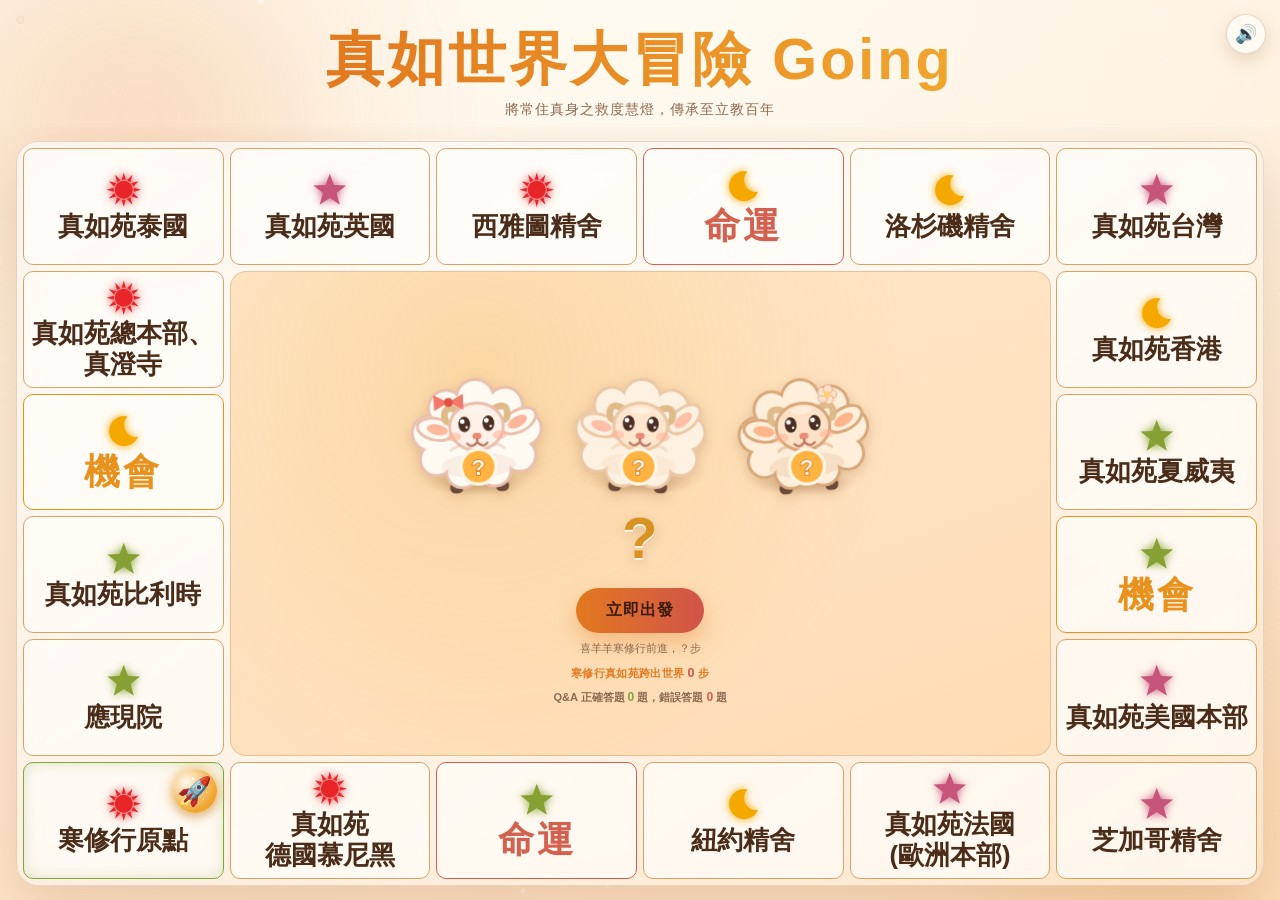
==== commit 86b3d7d5: "Add files via upload" ====
--- a/index - Q&A.html
+++ b/index - Q&A.html
@@ -3,10 +3,10 @@
 <head>
 <meta charset="UTF-8">
 <meta name="viewport" content="width=device-width, initial-scale=1.0, viewport-fit=cover">
-<title>真如世界大冒險·GO</title>
+<title>真如世界大冒險 Going</title>
 <!-- link preview (LINE / FB / etc.): title only, no description text -->
 <meta property="og:type" content="website">
-<meta property="og:title" content="真如世界大冒險·GO">
+<meta property="og:title" content="真如世界大冒險 Going">
 <meta property="og:description" content="&#8203;">
 <meta name="description" content="&#8203;">
 <meta name="theme-color" content="#fff3e4">
@@ -31,7 +31,7 @@
 <a class="admin-dot" href="qa-admin.html" title="題庫管理" aria-label="題庫管理">⚙</a>
 
 <header class="page-head">
-  <h1><span class="grad-text">真如世界大冒險·GO</span></h1>
+  <h1><span class="grad-text">真如世界大冒險 Going</span></h1>
   <p class="subtitle">將常住真身之救度慧燈，傳承至立教百年</p>
 </header>
 
--- a/style.css
+++ b/style.css
@@ -850,7 +850,10 @@
 
 /* 精舍小卡：照片＋國家洲別 */
 .modal-temple {
-  margin: 0 0 clamp(14px, 3vw, 22px);
+  /* 底下緊接著「邀朋友」那顆按鈕，間距留太多會在照片和按鈕之間空出一條帶子，
+     所以這裡收到只剩分隔用的最小間距；按鈕自己的 margin-top 設 0，
+     相鄰 margin 會合併成兩者的最大值，只改一邊是推不上去的。 */
+  margin: 0 0 clamp(4px, 1.2vw, 8px);
   text-align: left;
 }
 .modal-temple[hidden] { display: none; }
@@ -887,7 +890,7 @@
   display: block;
   width: fit-content;
   max-width: 100%;
-  margin: clamp(10px, 2.5vw, 16px) auto 0;
+  margin: 0 auto;
   padding: 8px 20px;
   border: 1.5px solid rgba(var(--gold-rgb), 0.5);
   border-radius: 999px;
@@ -1677,7 +1680,10 @@
 .invite-card {
   position: relative;
   width: min(92vw, 520px);
+  /* 手機瀏覽器的 vh 算的是「網址列收起來」的高度，網址列還在時卡片就會超出畫面；
+     dvh 跟著實際可視高度走。舊瀏覽器讀不懂 dvh 會自動沿用上一行。 */
   max-height: 92vh;
+  max-height: 92dvh;
   display: flex;
   flex-direction: column;
   align-items: stretch;
@@ -1724,6 +1730,12 @@
 }
 
 .invite-preview-wrap {
+  /* flex 子項預設會被壓縮，而這一層是 overflow:hidden，
+     被壓到的結果是邀請卡下半截（開白／中願／結願、底部資訊列）直接被裁掉。
+     所以這裡不准縮——高度不夠時改由 fitInviteCard() 整個等比例縮小。 */
+  flex: none;
+  margin-inline: auto;
+  max-width: 100%;
   border-radius: 14px;
   overflow: hidden;
   border: 1px solid var(--panel-border);
@@ -1766,20 +1778,27 @@
   display: flex;
   justify-content: center;
   gap: 10px;
-  flex-wrap: wrap;
+  flex-wrap: nowrap; /* 手機上也維持左右並排，不要擠成上下兩排把卡片拉長 */
+}
+.invite-actions > * {
+  flex: 1 1 0;
+  min-width: 0;
+  max-width: 230px;
+  text-align: center;
+  white-space: nowrap;
 }
 
 /* LINE 的品牌綠，純粹用來讓人一眼認出這是「傳去 LINE」的按鈕，不是官方標誌 */
 .invite-line {
-  padding: 12px 26px;
+  padding: 11px 14px;
   border: none;
   border-radius: 999px;
   background: linear-gradient(135deg, #06c856, #00b140);
   color: #fff;
   font-family: inherit;
-  font-size: clamp(14px, 3.4vw, 16px);
+  font-size: clamp(13px, 3.2vw, 15px);
   font-weight: 800;
-  letter-spacing: 0.5px;
+  letter-spacing: 0.3px;
   cursor: pointer;
   box-shadow: 0 10px 24px rgba(0, 177, 64, 0.32);
   transition: transform 0.18s ease;
@@ -1788,14 +1807,14 @@
 .invite-line[hidden] { display: none; }
 
 .invite-save {
-  padding: 12px 34px;
+  padding: 11px 14px;
   border: none;
   border-radius: 999px;
   background: linear-gradient(135deg, var(--accent-3), var(--accent-1));
   color: #fffaf2;
-  font-size: clamp(14px, 3.4vw, 16px);
+  font-size: clamp(13px, 3.2vw, 15px);
   font-weight: 800;
-  letter-spacing: 1px;
+  letter-spacing: 0.3px;
   text-decoration: none;
   cursor: pointer;
   box-shadow: 0 10px 24px rgba(var(--accent-1-rgb), 0.32);
@@ -1803,15 +1822,202 @@
 }
 .invite-save:hover { transform: translateY(-2px); }
 
-.invite-hint {
-  margin: 12px 0 0;
-  font-size: 12px;
-  line-height: 1.6;
-  color: var(--text-dim);
-  text-align: center;
-}
-
 @media (prefers-reduced-motion: reduce) {
   .invite-card { transition: opacity 0.2s ease; transform: none; }
   .invite-overlay.show .invite-card { transform: none; }
 }
+
+/* ========== 彈出視窗統一尺寸（電腦、手機都一樣）==========
+   原本四個視窗各有各的寬高（今日實踐 580、邀請函 520、御守 430、地圖 640），
+   開起來大小不一。這裡統一成同一個框：同寬、同高、內容垂直置中。
+   裡面的圖會由 fitModal() / fitInviteCard() 長大去填滿這個框，不會空一片。
+   放在各自的規則後面，所以會蓋掉上面那些個別設定。 */
+.modal-overlay,
+.invite-overlay,
+.omamori-overlay,
+.map-overlay,
+.quiz-overlay {
+  /* 視窗用 height:100% 去吃滿可用高度，碰到 max-height 上限時再由 center 置中。
+     用 stretch 的話，被 max-height 擋下來多出來的空間會全部堆在下面，
+     變成上緣貼齊、下緣空一截，看起來沒有置中。 */
+  align-items: center;
+}
+
+.modal-card,
+.invite-card,
+.omamori-card,
+.map-card,
+.quiz-card {
+  width: min(92vw, 560px);
+  height: 100%;
+  max-height: 90vh;
+  max-height: 90dvh; /* 手機網址列收合時 vh 會算成比較大的視窗，dvh 才是實際看得到的高度 */
+  display: flex;
+  flex-direction: column;
+  justify-content: center; /* 撐高之後內容垂直置中，不要全擠在上面 */
+  margin-block: auto; /* 高度不足以吃滿時，上下平均留白 */
+}
+
+/* ---------- 手機：上緣讓開左上／右上那兩顆固定按鈕 ----------
+   .invite-dot（左上・發送邀請函）和 .sound-toggle（右上・音效）都是
+   position: fixed、top: max(14px, 安全區)、高 40px、z-index 60。
+   手機上視窗很寬，上緣會直接疊到這兩顆按鈕身上（iPhone 真機實際看到的狀況）。
+   把外框上緣壓到按鈕下緣再加 10px，剩下的整塊空間都給視窗。 */
+@media (max-width: 560px) {
+  .modal-overlay,
+  .invite-overlay,
+  .omamori-overlay,
+  .map-overlay,
+  .quiz-overlay {
+    padding: calc(max(14px, env(safe-area-inset-top)) + 50px) 10px max(14px, env(safe-area-inset-bottom));
+    max-height: 100dvh;
+  }
+  .modal-card,
+  .invite-card,
+  .omamori-card,
+  .map-card,
+  .quiz-card {
+    width: 100%;
+    max-height: 100%; /* 外框已經讓開按鈕了，這裡直接吃滿剩下的空間 */
+  }
+  /* 左右內距縮小，裡面的圖才放得更大 */
+  .modal-card { --pad-x: 14px; }
+  .modal-card:not(.has-temple) { height: auto; }
+  .invite-card,
+  .omamori-card {
+    padding-left: 14px;
+    padding-right: 14px;
+  }
+}
+
+/* 機會／命運這種沒有照片的格子不要撐滿：
+   框裡沒有可以放大的圖，硬撐成跟其他視窗一樣高只會上下空一片。
+   has-temple 這個 class 是 showTemple() 在有精舍照片時才加上去的。 */
+.modal-card:not(.has-temple) {
+  height: auto;
+  align-self: center; /* 解除外框的 stretch，改回垂直置中 */
+}
+
+/* ---------- 邀請函：這張卡走過的路線 ----------
+   跟動畫裡「一張一張飛回親苑」的那幾張是同一組地點，
+   讓使用者在送出之前就知道這張卡走過哪裡。 */
+.invite-route {
+  margin: 10px 0 14px;
+  text-align: center;
+  font-size: 12.5px;
+  line-height: 1.7;
+  letter-spacing: 0.5px;
+  color: var(--text-dim);
+}
+.invite-route[hidden] { display: none; }
+.invite-route .invite-route-home {
+  color: var(--accent-3);
+  font-weight: 800;
+}
+
+
+/* 手機：路線列壓扁一點，不要把預覽圖擠到最小 */
+@media (max-width: 560px) {
+  .invite-route {
+    margin: 6px 0 10px;
+    font-size: 11.5px;
+    line-height: 1.55;
+  }
+}
+
+/* ---------- 邀請函：這張卡是什麼 ----------
+   說明「卡片會動」和「對方掃 QR code 可以接著玩」，
+   順便把視窗下半部那塊空白用有資訊量的內容補起來。 */
+.invite-about {
+  margin: 0 0 12px;
+  padding: 9px 13px;
+  border-radius: 14px;
+  background: rgba(var(--accent-3-rgb), 0.07);
+  border: 1px solid rgba(var(--warm-ink-rgb), 0.12);
+}
+.invite-about-line {
+  margin: 0;
+  text-align: center;
+  font-size: 12.5px;
+  line-height: 1.65;
+  color: var(--text-dim);
+  letter-spacing: 0.3px;
+}
+.invite-about-line b {
+  color: var(--accent-3);
+  font-weight: 800;
+}
+.invite-about-stat {
+  margin: 6px 0 0;
+  padding-top: 6px;
+  border-top: 1px dashed rgba(var(--warm-ink-rgb), 0.18);
+  text-align: center;
+  font-size: 12px;
+  letter-spacing: 0.4px;
+  color: var(--text-dim);
+}
+.invite-about-stat[hidden] { display: none; }
+.invite-about-stat b {
+  color: var(--accent-3);
+  font-weight: 800;
+}
+
+/* 手機：說明區塊壓扁一點，不要把預覽圖擠小 */
+@media (max-width: 560px) {
+  .invite-about {
+    margin-bottom: 10px;
+    padding: 9px 11px;
+  }
+  .invite-about-line {
+    font-size: 11.5px;
+    line-height: 1.7;
+  }
+  .invite-about-stat {
+    margin-top: 6px;
+    padding-top: 6px;
+    font-size: 11px;
+  }
+}
+
+/* 說明區塊收起來的狀態：由 fitInviteCard() 判斷後加上這個 class。
+   空間夠就顯示（把電腦版下半部那塊空白補起來），
+   不夠就收起來，優先保住邀請卡預覽 —— 那才是要寄出去的東西。 */
+.invite-card.hide-about .invite-about { display: none; }
+
+/* ---------- 小飛機飛向原點：降落時的光環 ----------
+   飛機抵達「寒修行原點」那一格時擴散一圈就消失，像降落的提示。 */
+.plane-flight-label {
+  position: fixed;
+  left: 0;
+  top: 0;
+  z-index: 70;
+  pointer-events: none;
+  white-space: nowrap;
+  font-size: 14px;
+  font-weight: 600;
+  line-height: 1.4;
+  letter-spacing: 2px;
+  color: var(--gold);
+  text-shadow: 0 1px 3px #fffaf0, 0 0 5px #fffaf0, 0 0 8px #fffaf0;
+  will-change: transform, opacity;
+}
+.plane-land-ring {
+  position: fixed;
+  left: 0;
+  top: 0;
+  width: 22px;
+  height: 22px;
+  margin: -11px 0 0 -11px;
+  border-radius: 50%;
+  border: 2.5px solid rgba(var(--gold-rgb), 0.9);
+  pointer-events: none;
+  z-index: 69;
+  animation: plane-land-ring 0.65s cubic-bezier(.2,.7,.3,1) forwards;
+}
+@keyframes plane-land-ring {
+  from { transform: scale(0.4); opacity: 0.95; }
+  to { transform: scale(4.2); opacity: 0; }
+}
+@media (prefers-reduced-motion: reduce) {
+  .plane-land-ring { display: none; }
+}
